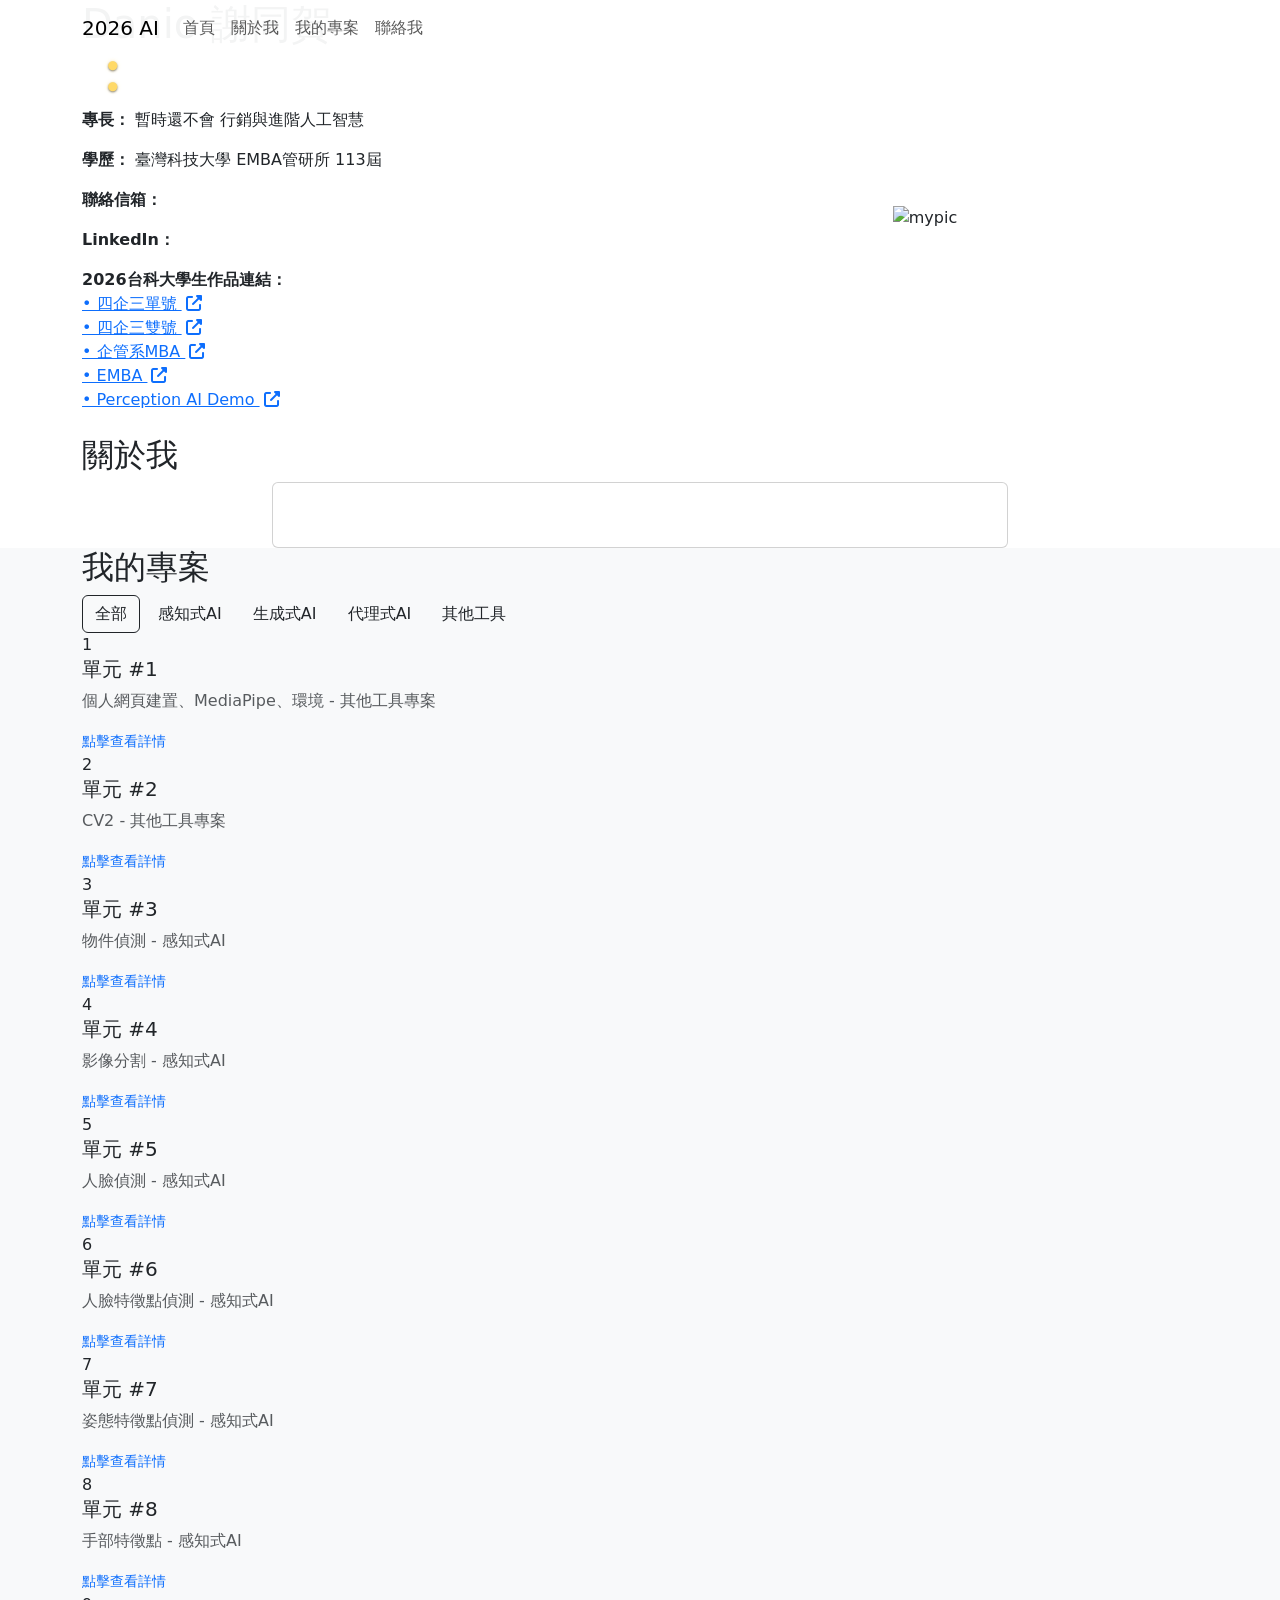
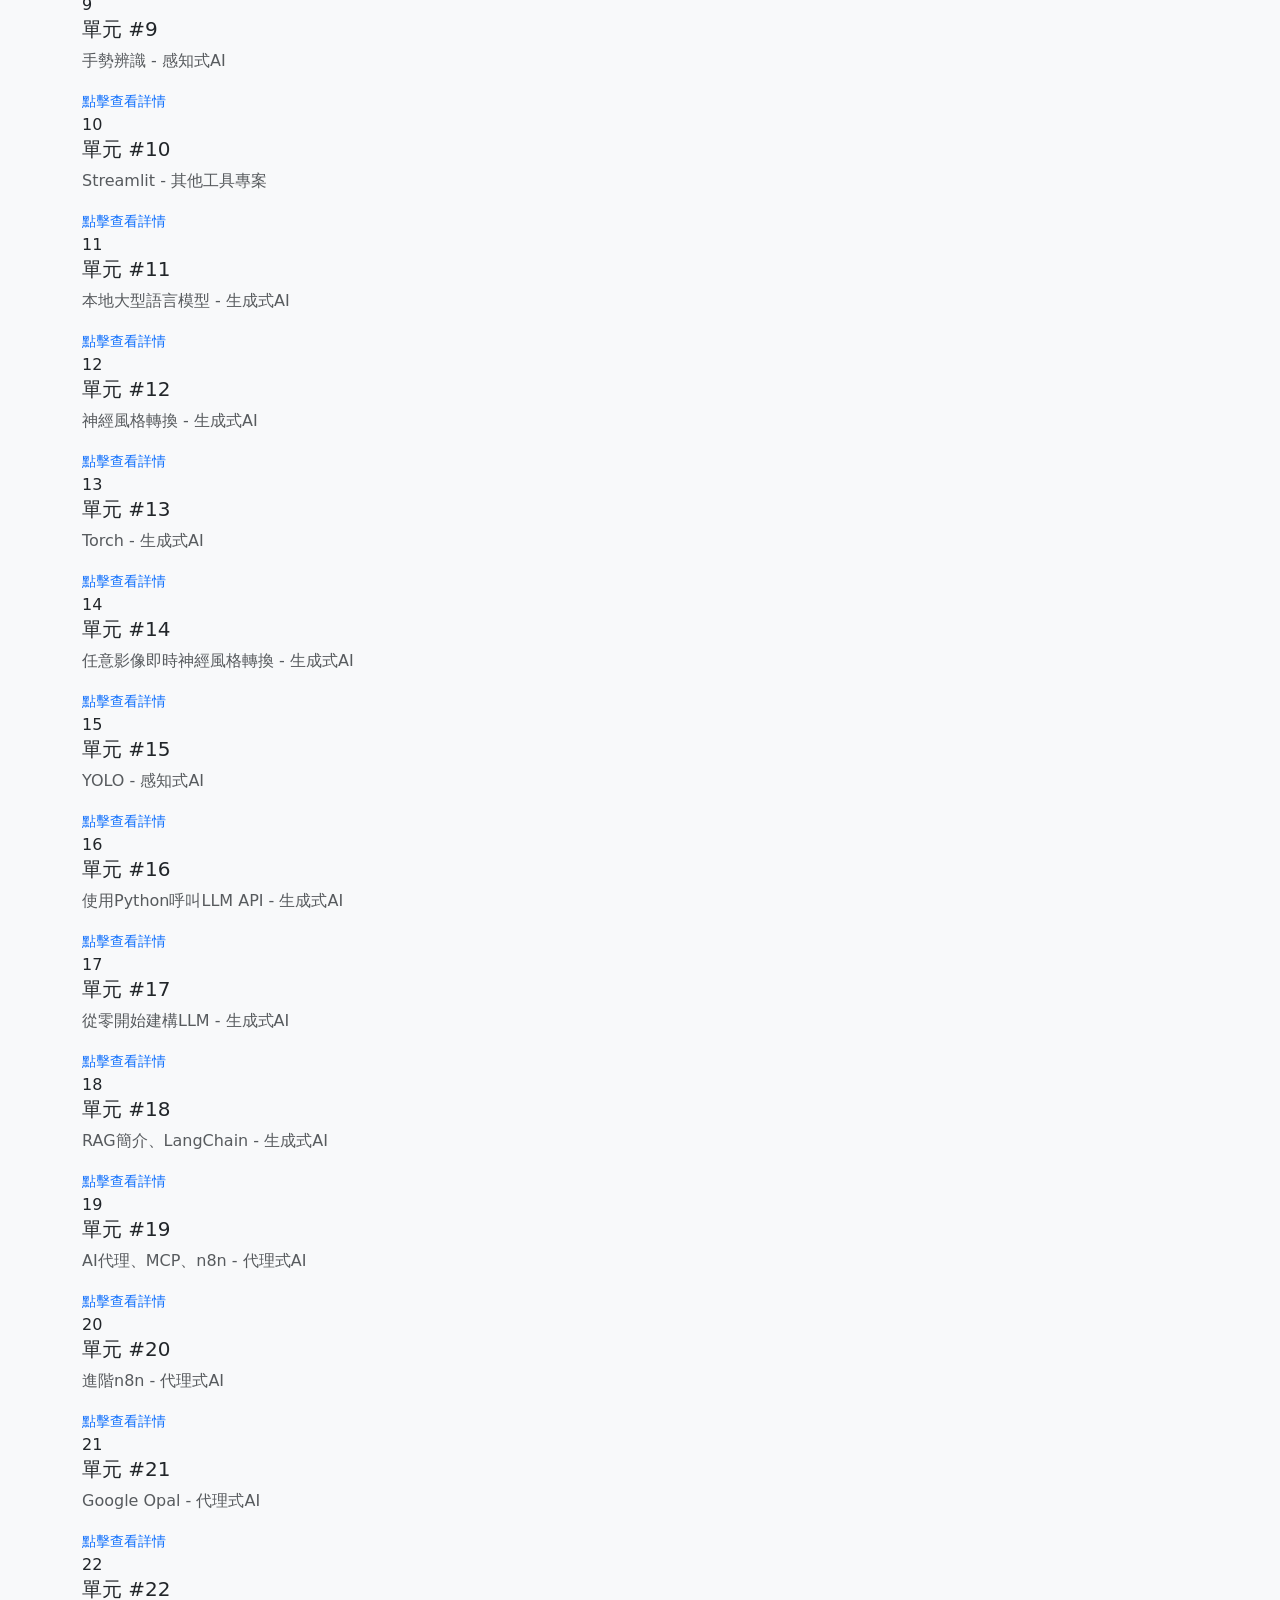
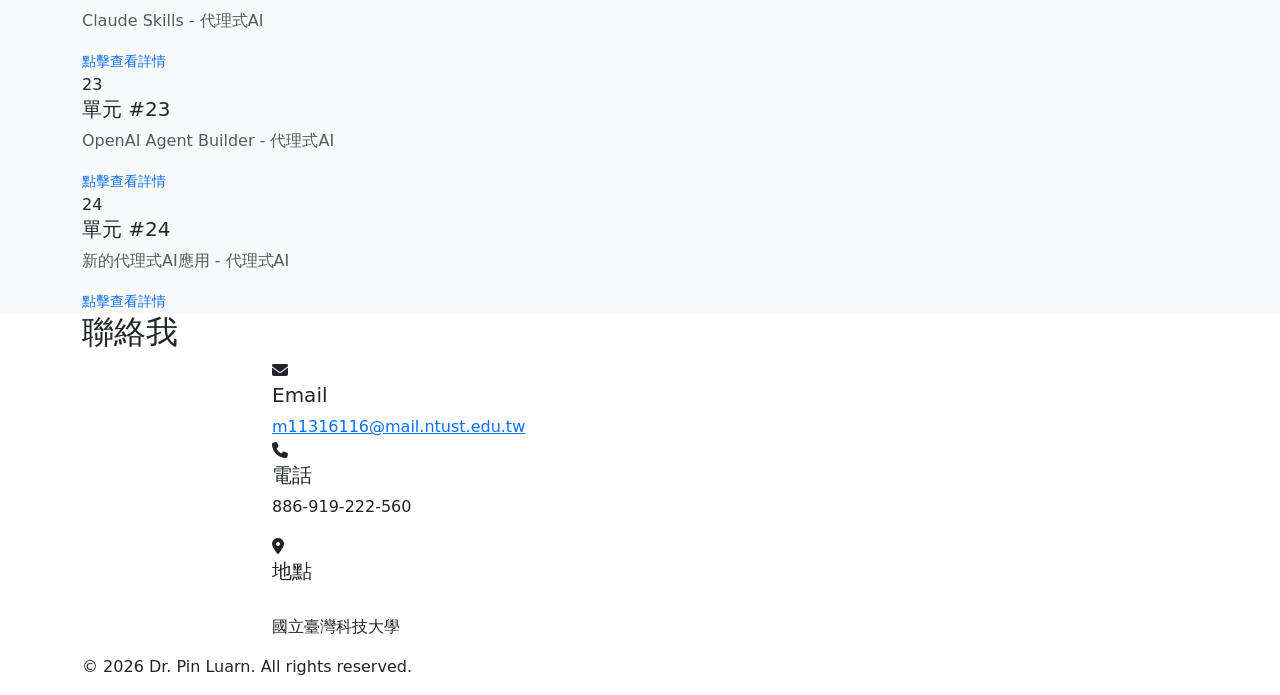
==== index.html @ 9fd416bc "index.html" ====
<!DOCTYPE html>
<html lang="en">
<head>
    <meta charset="UTF-8">
    <meta name="viewport" content="width=device-width, initial-scale=1.0">
    <title>My 2025 AI Personal Website</title>
    <link href="https://cdnjs.cloudflare.com/ajax/libs/bootstrap/5.3.0/css/bootstrap.min.css" rel="stylesheet">
    <link href="https://cdnjs.cloudflare.com/ajax/libs/font-awesome/6.4.0/css/all.min.css" rel="stylesheet">
    <link rel="stylesheet" href="style2.css">
    <style>
        .titles-container {
            margin-bottom: 0.8rem;
        }
        
        .title-line {
           position: relative;
           padding-left: 1.6rem;
           font-weight: bold;
           color: #ffd966 !important;
           margin-bottom: 0.2rem !important;

           display: flex;
           align-items: center;   /* 關鍵：文字垂直置中 */
        }

        .title-line:before {
             content: "●";          /* 實心圓，比 • 穩定 */
             color: #ffd966;         /* 同步金黃色 */
             font-size: 0.75em;      /* 視覺上更精緻 */
             margin-right: 0.6rem;

             text-shadow:
                 0 1px 2px rgba(0,0,0,0.45),
                 0 0 4px rgba(255,217,102,0.4);
         }
        
        .title-line:last-child {
            margin-bottom: 0 !important;
        }
    </style>
    <link rel="icon" type="image/x-icon" href="/pic/favicon.ico">
</head>

<body>
    <!-- Navigation -->
    <nav class="navbar navbar-expand-lg fixed-top">
        <div class="container">
            <a class="navbar-brand" href="#home">2026 AI</a>

            <button class="navbar-toggler" type="button" data-bs-toggle="collapse" data-bs-target="#navbarNav">
                <span class="navbar-toggler-icon"></span>
            </button>

            <div class="collapse navbar-collapse" id="navbarNav">
                <ul class="navbar-nav me-auto">
                    <li class="nav-item">
                        <a class="nav-link" href="#home">首頁</a>
                    </li>
                    <li class="nav-item">
                        <a class="nav-link" href="#about">關於我</a>
                    </li>
                    <li class="nav-item">
                        <a class="nav-link" href="#projects">我的專案</a>
                    </li>
                    <li class="nav-item">
                        <a class="nav-link" href="#contact">聯絡我</a>
                    </li>
                </ul>
            </div>
        </div>
    </nav>

    <!-- Hero Section -->
    <section id="home" class="hero">
        <div class="container">
            <div class="row align-items-center">
                <div class="col-lg-6 hero-content fade-in">
                    <h1 id="name"></h1>
                    <div class="titles-container">
                        <p class="subtitle title-line" id="title1"></p>
                        <p class="subtitle title-line" id="title2"></p>
                    </div>
                    <div class="mb-3">
                        <strong>專長：</strong>
                        <span id="expertise"></span>
                    </div>
                    <div class="mb-3">
                        <strong>學歷：</strong>
                        <span id="education"></span>
                    </div>
                    <div class="mb-3">
                        <strong>聯絡信箱：</strong>
                        <a href="/cdn-cgi/l/email-protection#a9" class="text-white" id="email"></a>
                    </div>
                    <div class="mb-3">
                        <strong>LinkedIn：</strong>
                        <a href="" target="_blank" class="text-white" id="linkedin">
                            <i class="fab fa-linkedin me-1"></i>
                            <span id="linkedin-text"></span>
                            <i class="fas fa-external-link-alt ms-1"></i>
                        </a>
                    </div>
                    <div class="mb-4 student-links">
                        <strong>2026台科大學生作品連結：</strong>
                        <div class="student-link-item">
                            <a href="https://profluarn.github.io/student_A.html" target="_blank">
                                • 四企三單號
                                <i class="fas fa-external-link-alt ms-1"></i>
                            </a>
                        </div>
                        <div class="student-link-item">
                            <a href="https://profluarn.github.io/student_B.html" target="_blank">
                                • 四企三雙號
                                <i class="fas fa-external-link-alt ms-1"></i>
                            </a>
                        </div>
                        <div class="student-link-item">
                            <a href="https://profluarn.github.io/student_MBA.html" target="_blank">
                                • 企管系MBA
                                <i class="fas fa-external-link-alt ms-1"></i>
                            </a>
                        </div>
                        <div class="student-link-item">
                            <a href="https://profluarn.github.io/student_EMBA.html" target="_blank">
                                • EMBA
                                <i class="fas fa-external-link-alt ms-1"></i>
                            </a>
                        </div>
                        <div class="student-link-item">
                            <a href="perception_demo.html" target="_blank">
                                • Perception AI Demo
                                <i class="fas fa-external-link-alt ms-1"></i>
                            </a>
                        </div>                        
                    </div>
                </div>
                <div class="col-lg-6 text-center fade-in">
                    <img src="pic/mypic.jpg" alt="mypic" class="profile-img">
                </div>
            </div>
        </div>
    </section>

    <!-- About Section -->
    <section id="about" class="section">
        <div class="container">
            <h2 class="section-title">關於我</h2>
            <div class="row justify-content-center">
                <div class="col-lg-8">
                    <div class="card fade-in">
                        <div class="card-body p-4">
                            <p class="lead text-center" id="about-text">
                            </p>
                        </div>
                    </div>
                </div>
            </div>
        </div>
    </section>

    <!-- Projects Section -->
    <section id="projects" class="section bg-light">
        <div class="container">
            <h2 class="section-title">我的專案</h2>

            <!-- Filter Buttons -->
            <div class="filter-buttons fade-in">
                <button class="btn filter-btn active" onclick="filterProjects('all')">全部</button>
                <button class="btn filter-btn" onclick="filterProjects('perception')">感知式AI</button>
                <button class="btn filter-btn" onclick="filterProjects('generative')">生成式AI</button>
                <button class="btn filter-btn" onclick="filterProjects('agentic')">代理式AI</button>
                <button class="btn filter-btn" onclick="filterProjects('tools')">其他工具</button>
            </div>

            <!-- Projects Grid -->
            <div class="project-grid fade-in" id="projects-grid">
                <!-- Projects will be dynamically generated -->
            </div>
        </div>
    </section>

    <!-- Contact Section -->
    <section id="contact" class="section">
        <div class="container">
            <h2 class="section-title">聯絡我</h2>
            <div class="row justify-content-center">
                <div class="col-lg-8">
                    <div class="contact-info fade-in">
                        <div class="contact-item">
                            <i class="fas fa-envelope"></i>
                            <div>
                                <h5>Email</h5>
                                <a id="contact-email1" href=""></a>
                            </div>
                        </div>
                        <div class="contact-item">
                            <i class="fas fa-phone"></i>
                            <div>
                                <h5>電話</h5>
                                <p id="contact-phone"></p>
                            </div>
                        </div>
                        <div class="contact-item">
                            <i class="fas fa-map-marker-alt"></i>
                            <div>
                                <h5>地點</h5>
                                <p id="contact-location"></p>
                            </div>
                        </div>
                    </div>
                </div>
            </div>
        </div>
    </section>

    <!-- Footer -->
    <footer class="footer">
        <div class="container">
            <p>&copy; 2026 Dr. Pin Luarn. All rights reserved.</p>
        </div>
    </footer>

    <!-- Bootstrap JS -->
    <script data-cfasync="false" src="/cdn-cgi/scripts/5c5dd728/cloudflare-static/email-decode.min.js"></script><script src="https://cdnjs.cloudflare.com/ajax/libs/bootstrap/5.3.0/js/bootstrap.bundle.min.js"></script>

    <script>
        

        // Project data
         const projects = [
            {id: 1, category: 'tools', title: '單元 #1', description: '個人網頁建置、MediaPipe、環境 - 其他工具專案'},
            {id: 2, category: 'tools', title: '單元 #2', description: 'CV2 - 其他工具專案'},
            {id: 3, category: 'perception', title: '單元 #3', description: '物件偵測 - 感知式AI'},
            {id: 4, category: 'perception', title: '單元 #4', description: '影像分割 - 感知式AI'},
            {id: 5, category: 'perception', title: '單元 #5', description: '人臉偵測 - 感知式AI'},
            {id: 6, category: 'perception', title: '單元 #6', description: '人臉特徵點偵測 - 感知式AI'},
            {id: 7, category: 'perception', title: '單元 #7', description: '姿態特徵點偵測 - 感知式AI'},
            {id: 8, category: 'perception', title: '單元 #8', description: '手部特徵點 - 感知式AI'},
            {id: 9, category: 'perception', title: '單元 #9', description: '手勢辨識 - 感知式AI'},
            {id: 10, category: 'tools', title: '單元 #10', description: 'Streamlit - 其他工具專案'},
            {id: 11, category: 'generative', title: '單元 #11', description: '本地大型語言模型 - 生成式AI'},
            {id: 12, category: 'generative', title: '單元 #12', description: '神經風格轉換 - 生成式AI'},
            {id: 13, category: 'generative', title: '單元 #13', description: 'Torch - 生成式AI'},
            {id: 14, category: 'generative', title: '單元 #14', description: '任意影像即時神經風格轉換 - 生成式AI'},
            {id: 15, category: 'perception', title: '單元 #15', description: 'YOLO - 感知式AI'},
            {id: 16, category: 'generative', title: '單元 #16', description: '使用Python呼叫LLM API - 生成式AI'},
            {id: 17, category: 'generative', title: '單元 #17', description: '從零開始建構LLM - 生成式AI'},
            {id: 18, category: 'generative', title: '單元 #18', description: 'RAG簡介、LangChain - 生成式AI'},
            {id: 19, category: 'agentic', title: '單元 #19', description: 'AI代理、MCP、n8n - 代理式AI'},
            {id: 20, category: 'agentic', title: '單元 #20', description: '進階n8n - 代理式AI'},
            {id: 21, category: 'agentic', title: '單元 #21', description: 'Google Opal - 代理式AI'},
            {id: 22, category: 'agentic', title: '單元 #22', description: 'Claude Skills - 代理式AI'},
            {id: 23, category: 'agentic', title: '單元 #23', description: 'OpenAI Agent Builder - 代理式AI'},
            {id: 24, category: 'agentic', title: '單元 #24', description: '新的代理式AI應用 - 代理式AI'}
        ];

        // Initialize page
        document.addEventListener('DOMContentLoaded', function() {
            loadProfileData();
            renderProjects('all');
            initScrollAnimations();
            initSmoothScrolling();
        });

        // Load profile data
        function loadProfileData() {
            // Update home section
            document.getElementById('name').textContent = profileData.name;
            document.getElementById('title1').textContent = profileData.title1;
            document.getElementById('title2').textContent = profileData.title2;
            document.getElementById('expertise').textContent = profileData.expertise;
            document.getElementById('education').textContent = profileData.education;
            document.getElementById('email').textContent = profileData.email;
            document.getElementById('email').href = `mailto:${profileData.email}`;
            document.getElementById('linkedin').href = profileData.linkedin;
            document.getElementById('linkedin-text').textContent = profileData.linkedin;
            const aboutText = [profileData.about1, profileData.about2, profileData.about3, profileData.about4]
                .filter(text => text && text.trim()) // Remove empty parts
                .join(' ');
            document.getElementById('about-text').innerHTML = aboutText;
            document.getElementById('contact-email1').textContent = profileData.email;
            document.getElementById('contact-email1').href = `mailto:${profileData.email}`;
            document.getElementById('contact-phone').textContent = profileData.phone;
            document.getElementById('contact-location').innerHTML = profileData.location;
        }

        // Filter and render projects
        function filterProjects(category) {
            // Update active button
            document.querySelectorAll('.filter-btn').forEach(btn => btn.classList.remove('active'));
            event.target.classList.add('active');

            renderProjects(category);
        }

        function renderProjects(category) {
            const grid = document.getElementById('projects-grid');
            const filteredProjects = category === 'all' ? projects : projects.filter(p => p.category === category);

            grid.innerHTML = filteredProjects.map(project => {
                return `
                    <div class="project-card" data-category="${project.category}" onclick="openProject(${project.id})">
                        <div class="project-number">${project.id}</div>
                        <h5>${project.title}</h5>
                        <p class="text-muted">${project.description}</p>
                        <small class="text-primary">點擊查看詳情</small>
                    </div>
                `;
            }).join('');
        }

        // Open project details
        function openProject(id) {
            // Navigate to unit.html with unit ID as parameter
            window.open(`unit.html?unit=${id}`, '_blank');
        }

        // Scroll animations
        function initScrollAnimations() {
            const observerOptions = {
                threshold: 0.1,
                rootMargin: '0px 0px -50px 0px'
            };

            const observer = new IntersectionObserver((entries) => {
                entries.forEach(entry => {
                    if (entry.isIntersecting) {
                        entry.target.classList.add('visible');
                    }
                });
            }, observerOptions);

            document.querySelectorAll('.fade-in').forEach(el => {
                observer.observe(el);
            });
        }

        // Smooth scrolling for navigation links
        function initSmoothScrolling() {
            document.querySelectorAll('a[href^="#"]').forEach(anchor => {
                anchor.addEventListener('click', function (e) {
                    e.preventDefault();
                    const target = document.querySelector(this.getAttribute('href'));
                    if (target) {
                        const headerOffset = 70;
                        const elementPosition = target.getBoundingClientRect().top;
                        const offsetPosition = elementPosition + window.pageYOffset - headerOffset;

                        window.scrollTo({
                            top: offsetPosition,
                            behavior: 'smooth'
                        });
                    }
                });
            });
        }

        // Navbar background on scroll
        window.addEventListener('scroll', function() {
            const navbar = document.querySelector('.navbar');
            if (window.scrollY > 50) {
                navbar.style.background = 'rgba(255,255,255,0.98)';
            } else {
                navbar.style.background = 'rgba(255,255,255,0.95)';
            }
        });
// ====== User Profile Data Section - Please modify the content below ======
        const profileData = {
            name: "Danio 謝同賀",
            title: "aka 叫小賀；世界前2%科學家 欒帥的學生 ",
            expertise: "暫時還不會 行銷與進階人工智慧",
            education: "臺灣科技大學 EMBA管研所 113屆",
            email: "m11316116@mail.ntust.edu.tw",
            about: "天生樂觀又開心",
            contactEmail: "m11316116@mail.ntust.edu.tw",
            phone: "886-919-222-560",
            location: "<br>國立臺灣科技大學"
        };
    </script>
</body>
</html>
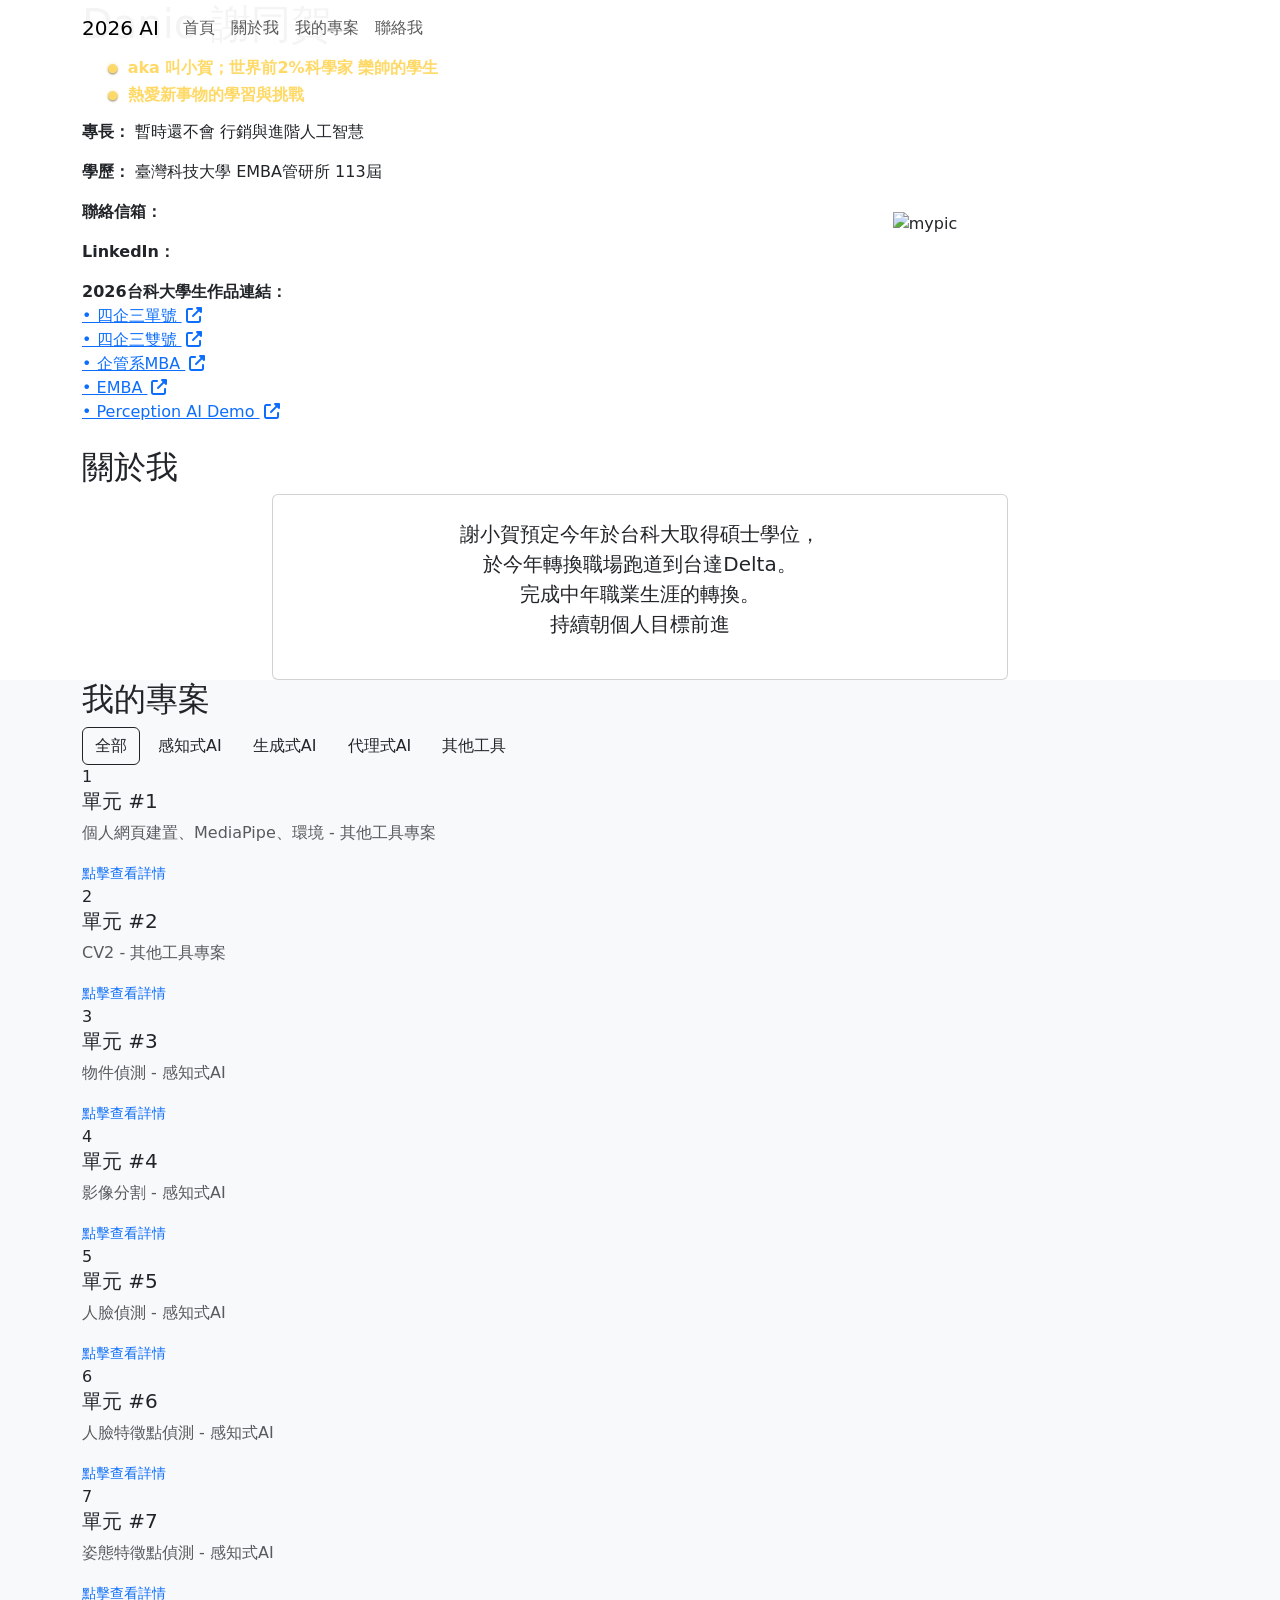
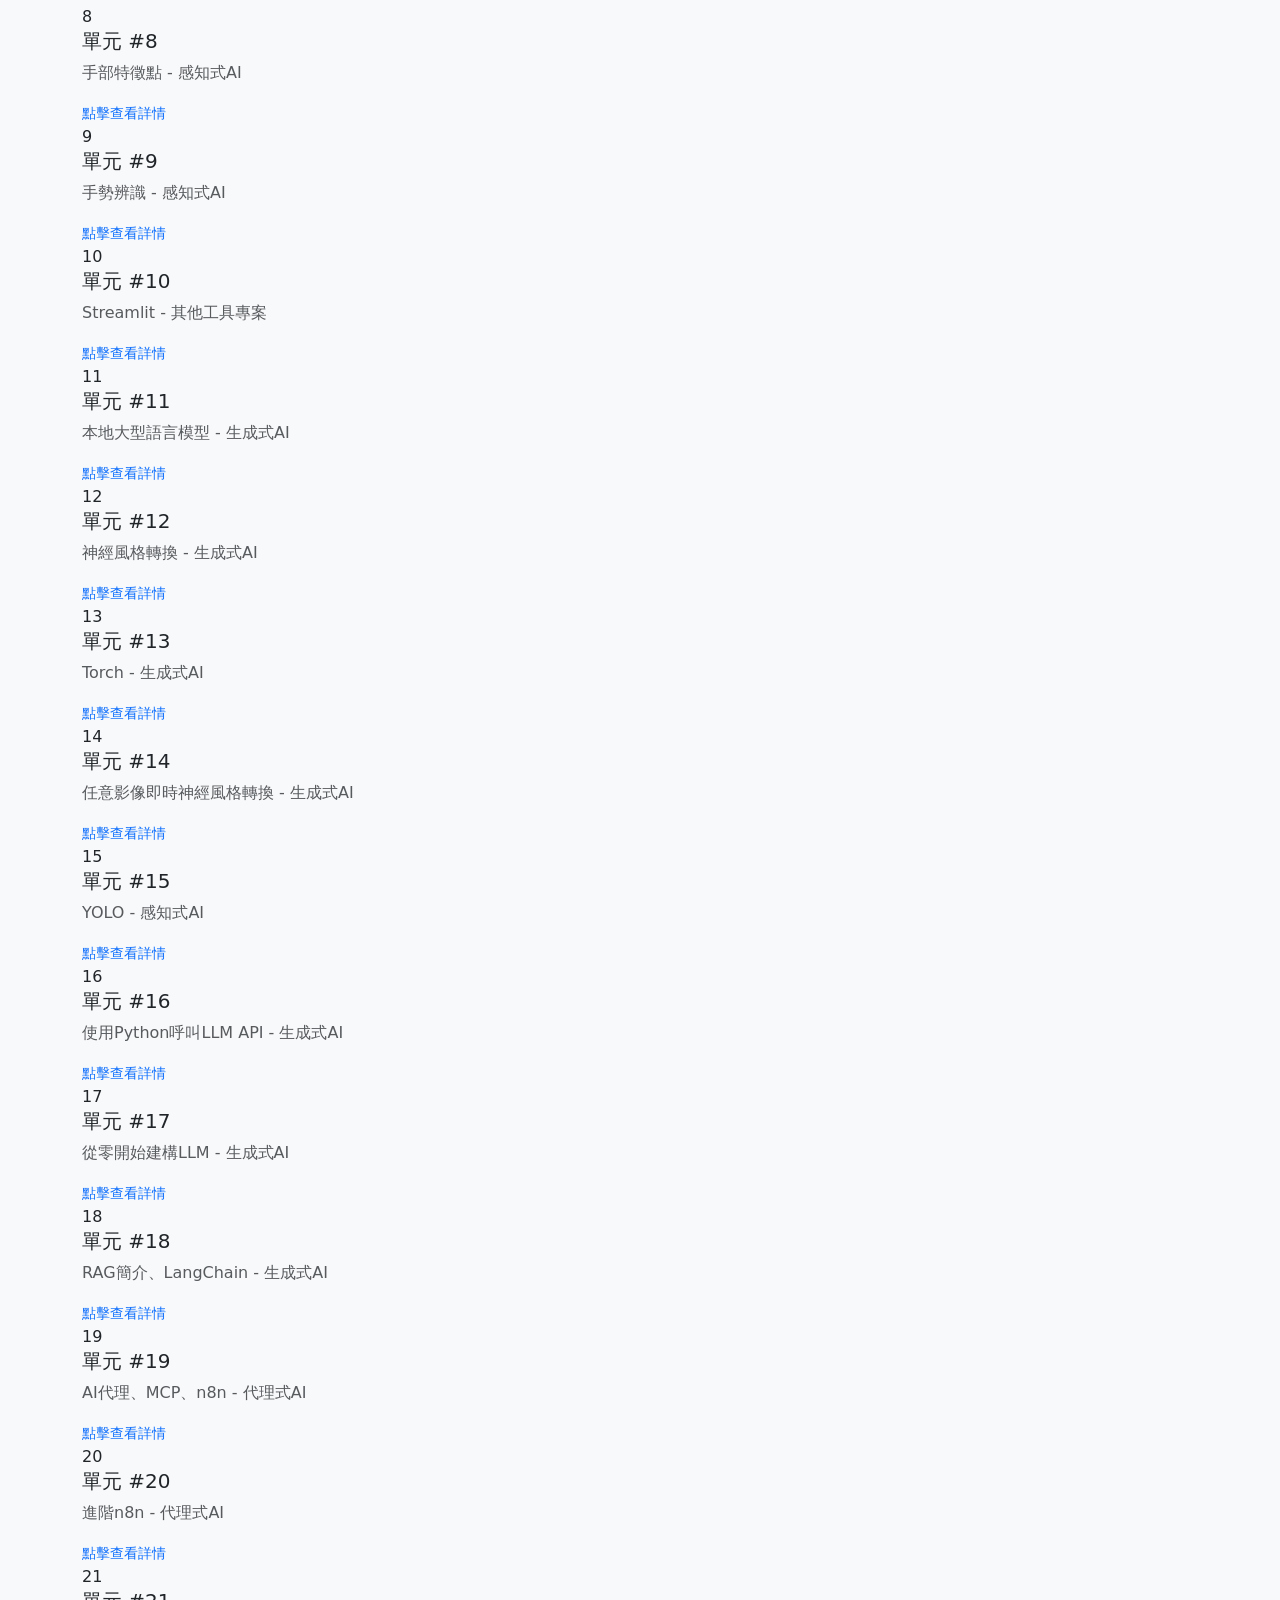
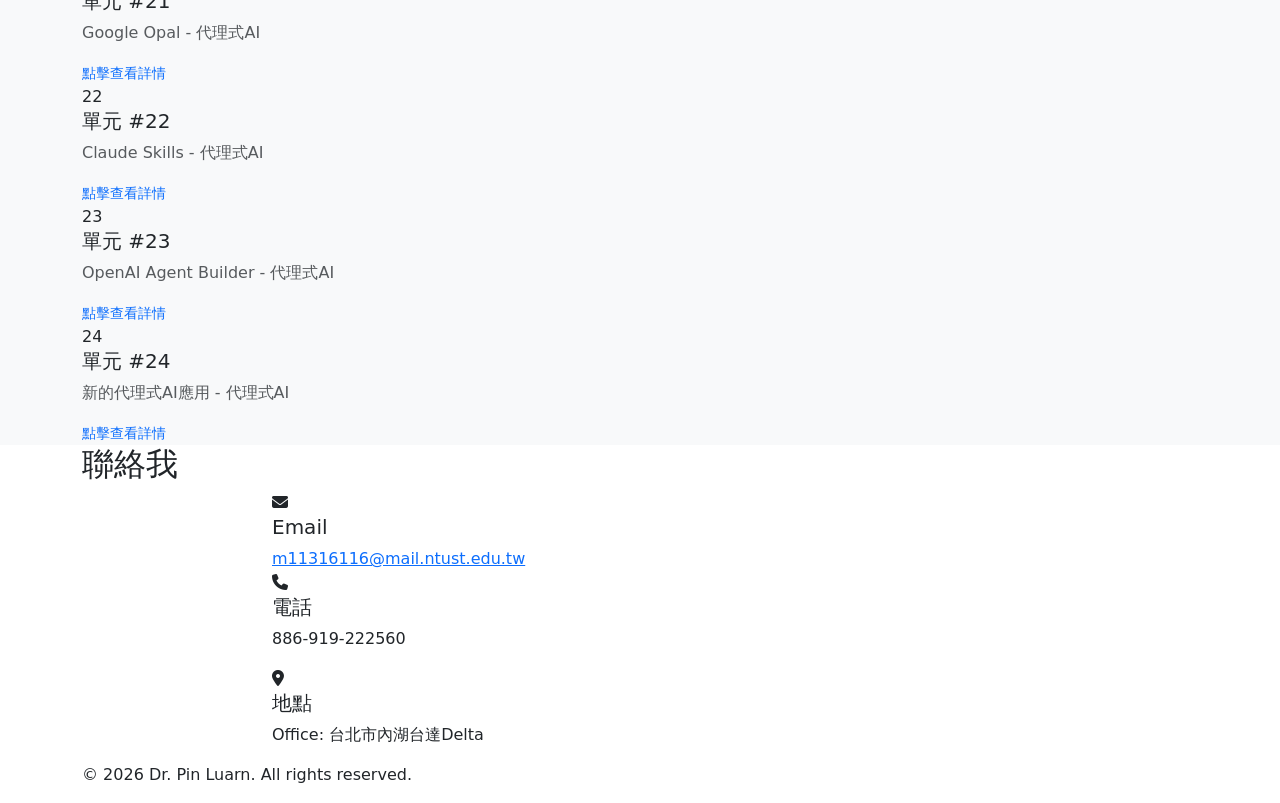
==== commit 0713830c: "index.html" ====
--- a/index.html
+++ b/index.html
@@ -366,15 +366,19 @@
         });
 // ====== User Profile Data Section - Please modify the content below ======
         const profileData = {
-            name: "Danio 謝同賀",
-            title: "aka 叫小賀；世界前2%科學家 欒帥的學生 ",
-            expertise: "暫時還不會 行銷與進階人工智慧",
-            education: "臺灣科技大學 EMBA管研所 113屆",
-            email: "m11316116@mail.ntust.edu.tw",
-            about: "天生樂觀又開心",
-            contactEmail: "m11316116@mail.ntust.edu.tw",
-            phone: "886-919-222-560",
-            location: "<br>國立臺灣科技大學"
+            name: "Danio 謝同賀",
+            title1: "aka 叫小賀；世界前2%科學家 欒帥的學生",
+            title2: "熱愛新事物的學習與挑戰",
+            expertise: "暫時還不會 行銷與進階人工智慧",
+            education: "臺灣科技大學 EMBA管研所 113屆",
+            email: "m11316116@mail.ntust.edu.tw",
+            linkedin: "https://www.linkedin.com/in/daniohsieh0210/",
+            about1: "謝小賀預定今年於台科大取得碩士學位，<br>",
+            about2: "於今年轉換職場跑道到台達Delta。<br>",
+            about3: "完成中年職業生涯的轉換。<br>",
+            about4: "持續朝個人目標前進",
+            phone: "886-919-222560",
+            location: "Office: 台北市內湖台達Delta"
         };
     </script>
 </body>
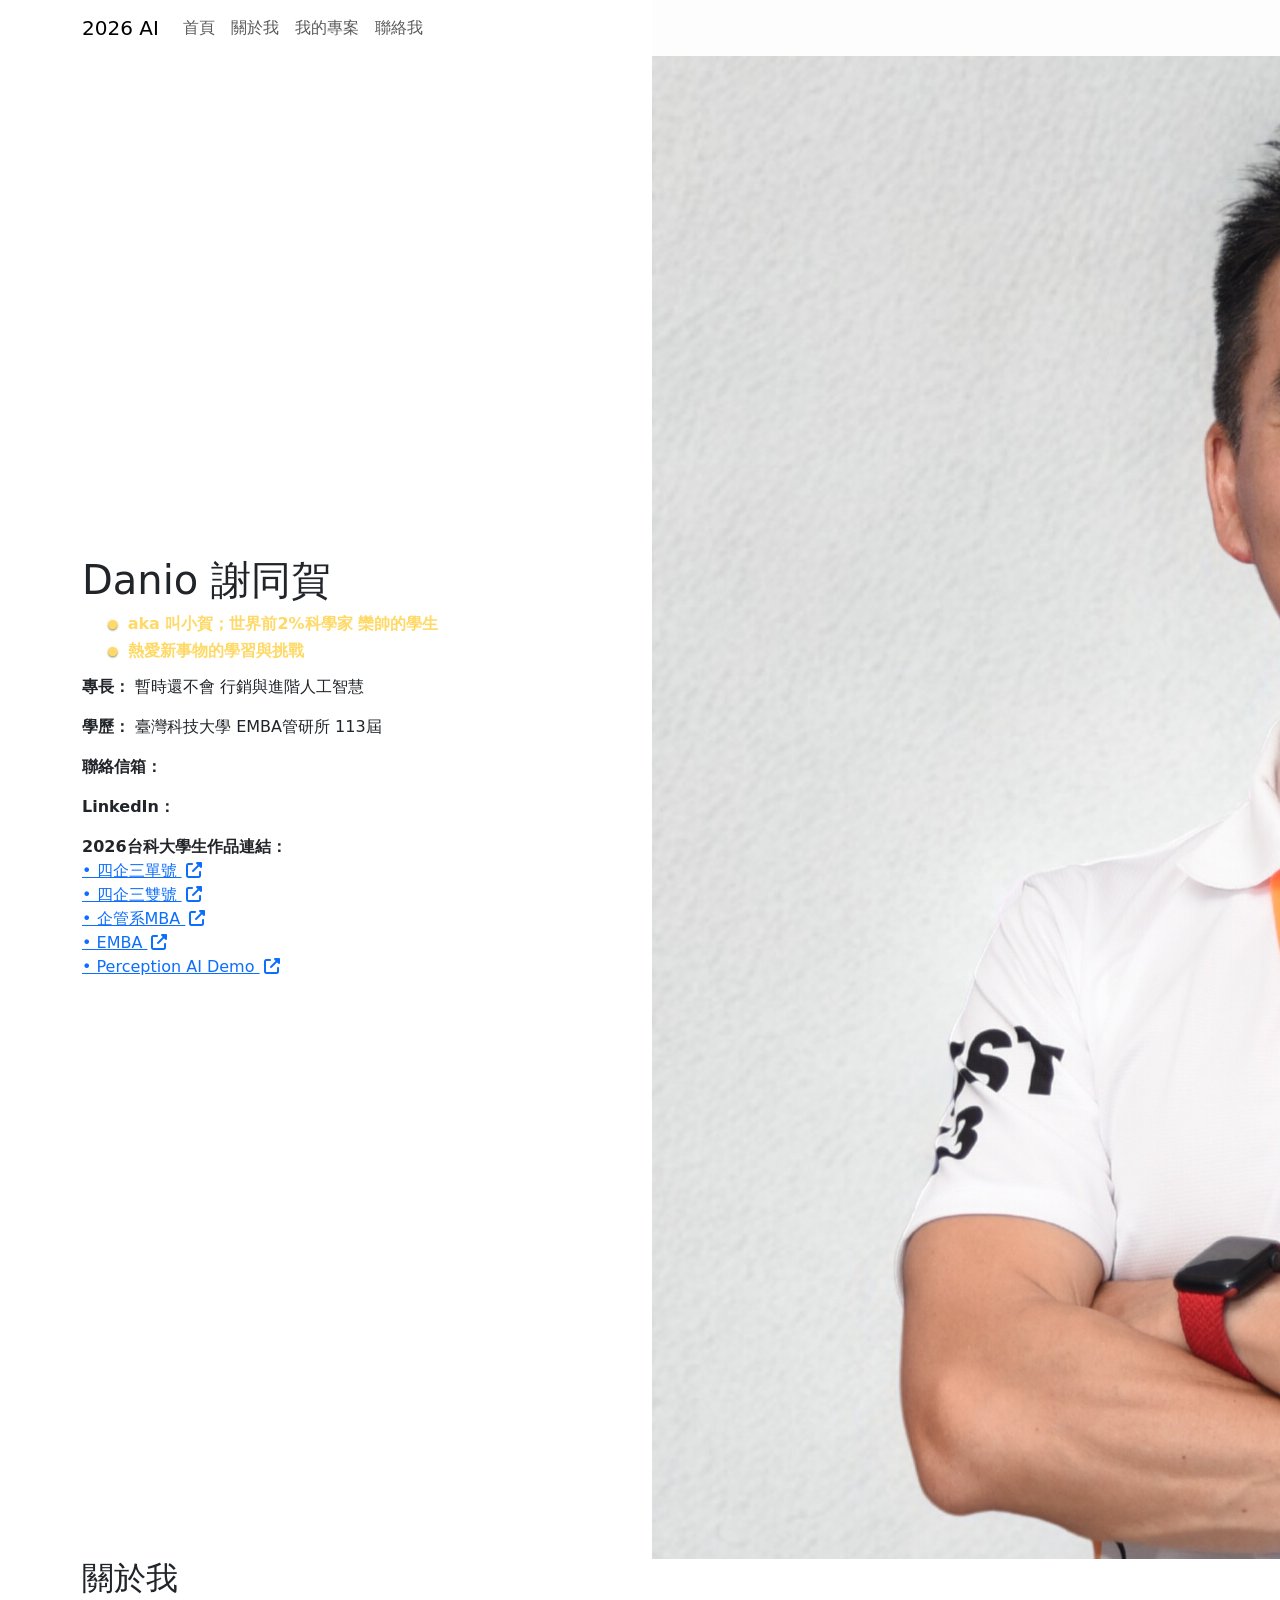
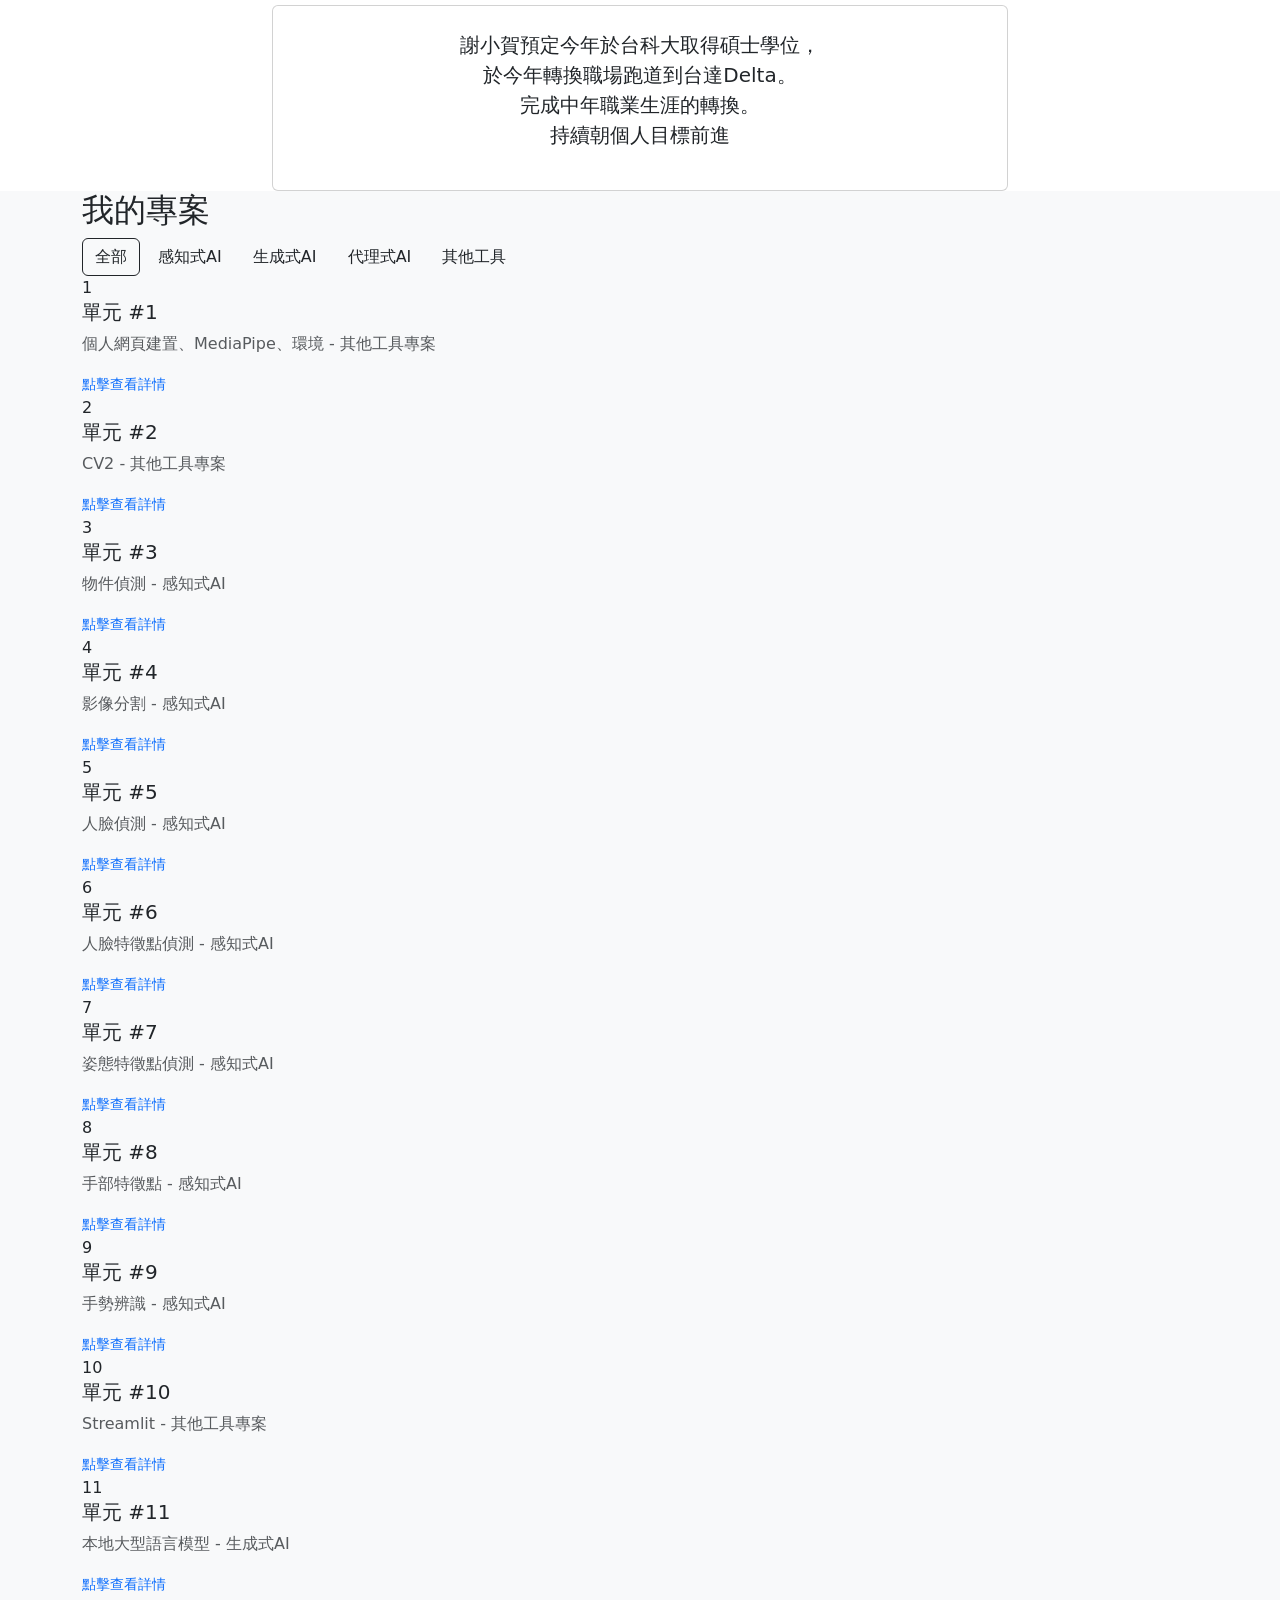
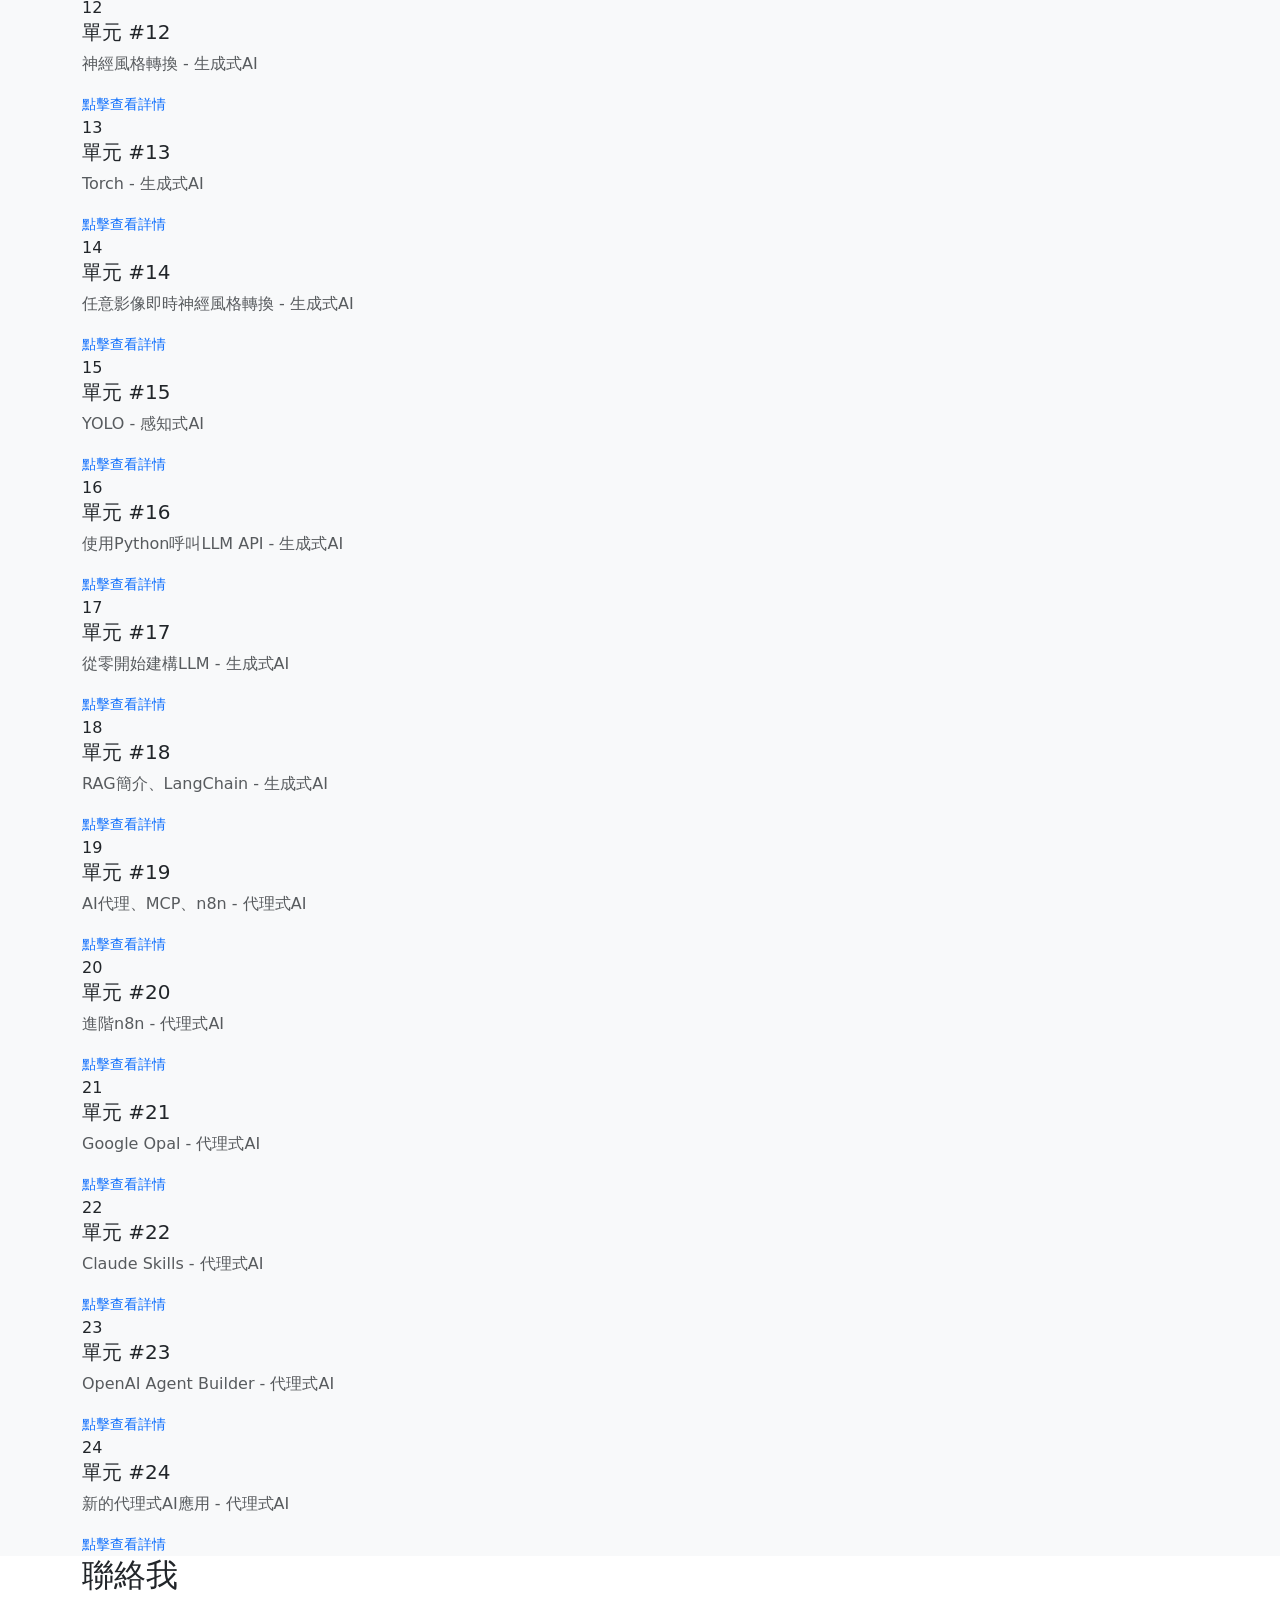
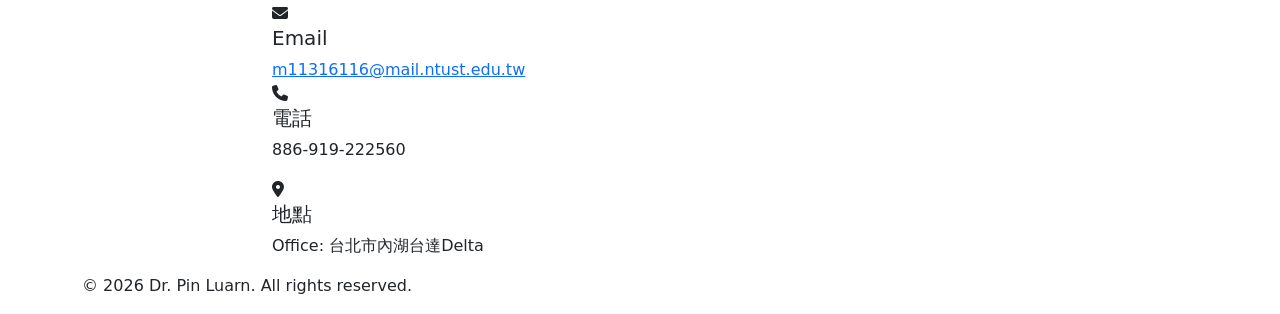
==== commit b292670a: "Update index.html" ====
--- a/index.html
+++ b/index.html
@@ -3,7 +3,7 @@
 <head>
     <meta charset="UTF-8">
     <meta name="viewport" content="width=device-width, initial-scale=1.0">
-    <title>My 2025 AI Personal Website</title>
+    <title>My 2026 AI Personal Website</title>
     <link href="https://cdnjs.cloudflare.com/ajax/libs/bootstrap/5.3.0/css/bootstrap.min.css" rel="stylesheet">
     <link href="https://cdnjs.cloudflare.com/ajax/libs/font-awesome/6.4.0/css/all.min.css" rel="stylesheet">
     <link rel="stylesheet" href="style2.css">
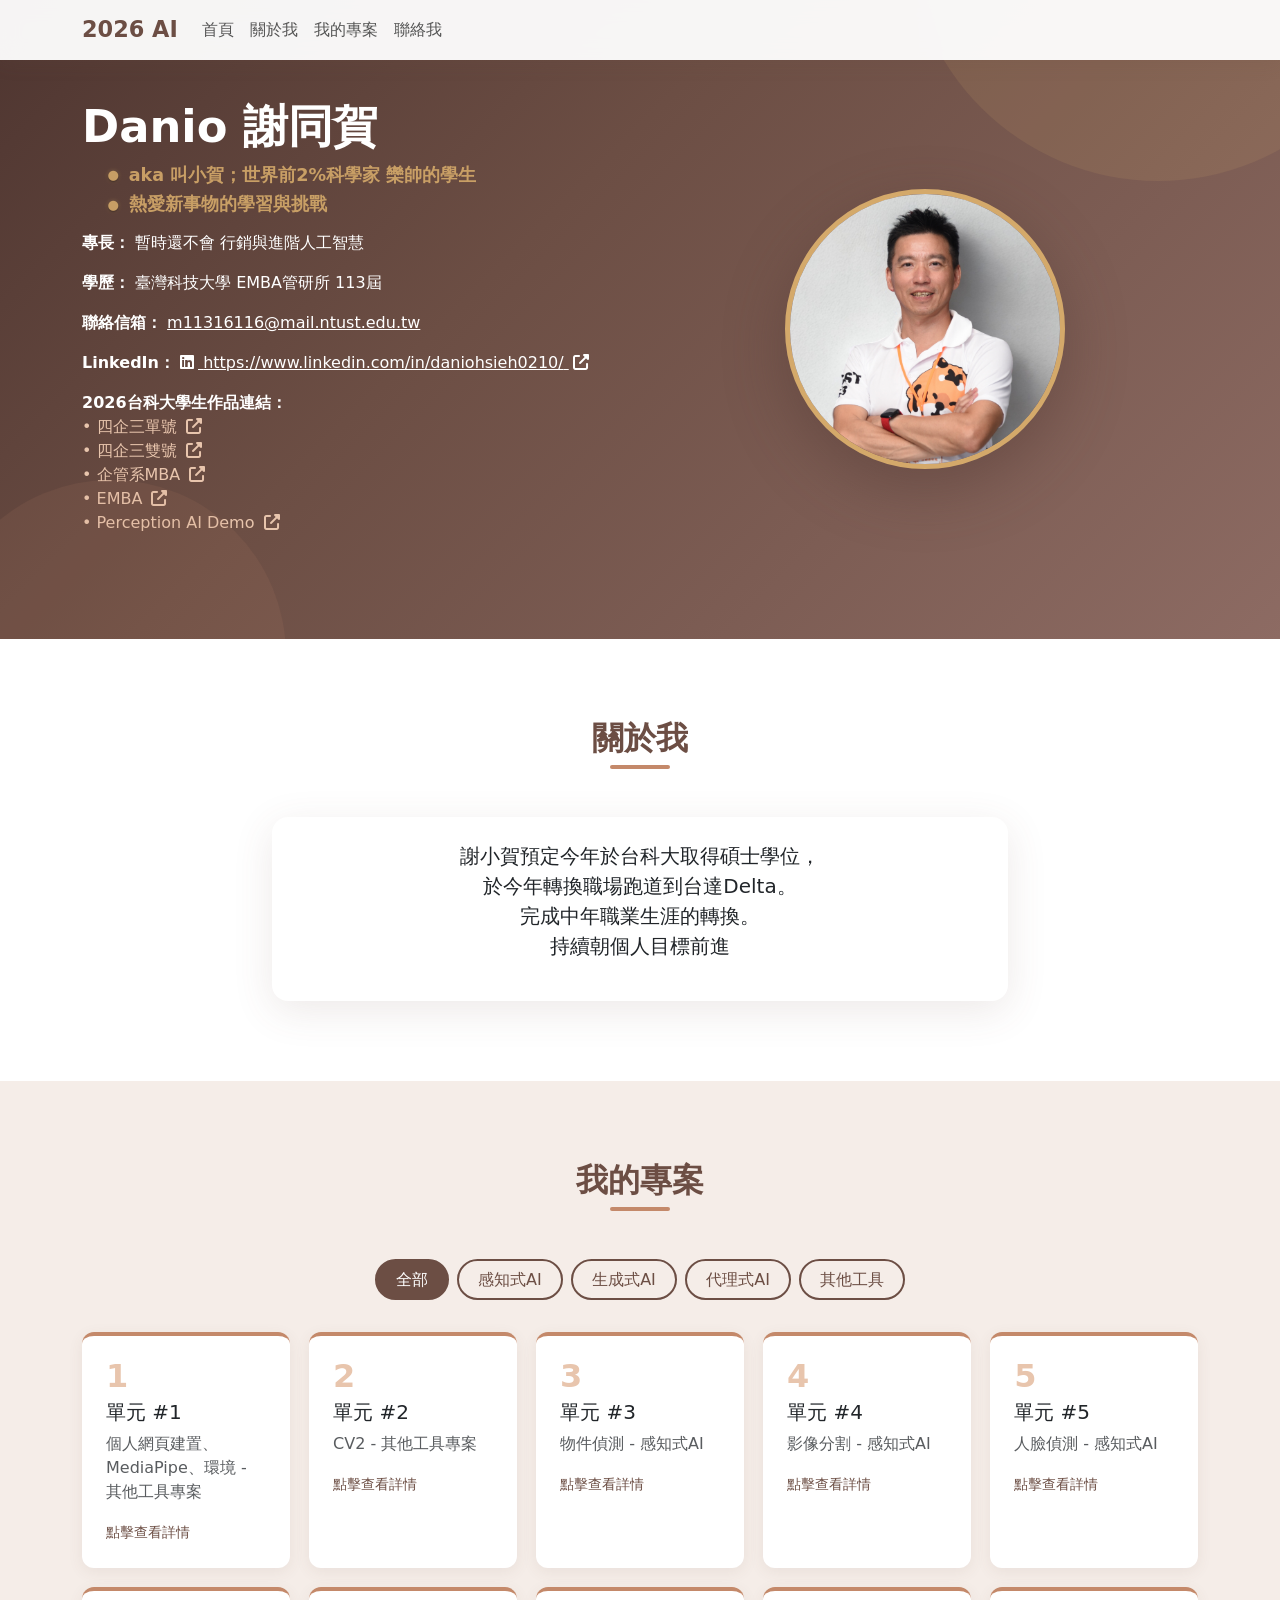
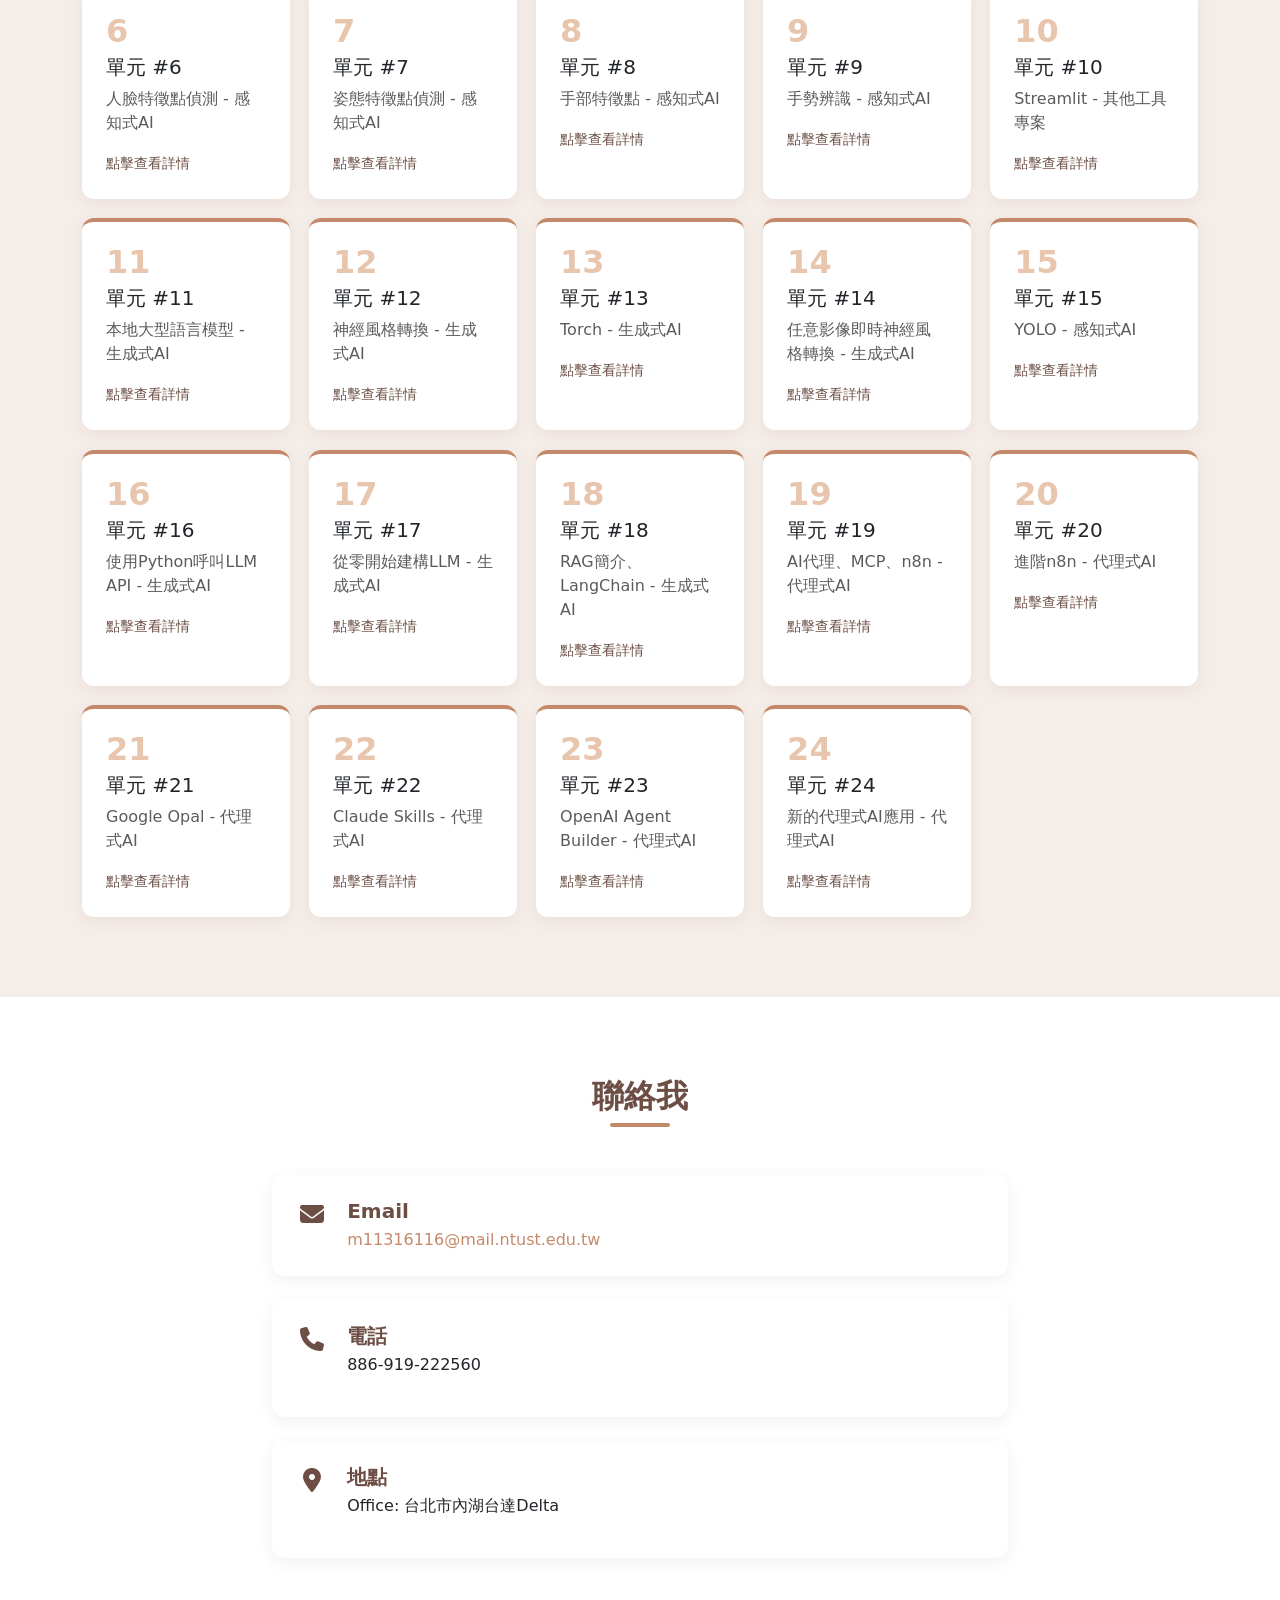
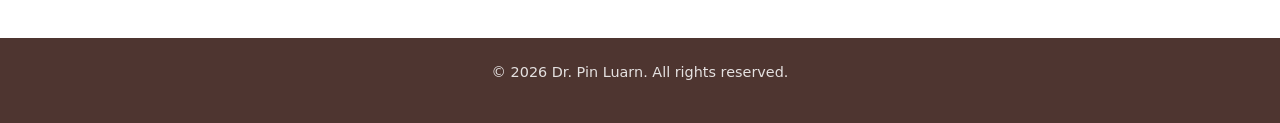
==== commit 89304577: "Add files via upload" ====
--- a/index.html
+++ b/index.html
@@ -8,34 +8,321 @@
     <link href="https://cdnjs.cloudflare.com/ajax/libs/font-awesome/6.4.0/css/all.min.css" rel="stylesheet">
     <link rel="stylesheet" href="style2.css">
     <style>
+        /* ============================================================
+           主色調調整說明
+           原主色 → 新主色 #6C4E44（暖棕/咖啡色調）
+           衍生色系：
+             --color-primary:      #6C4E44  主色（暖棕）
+             --color-primary-dark: #4E3530  深棕（hover/深色背景用）
+             --color-primary-light:#8D6B63  淺棕（次要元素）
+             --color-accent:       #C4896A  暖橘棕（強調/highlight）
+             --color-accent-light: #E8C5AD  米棕（背景/輔助）
+             --color-gold:         #D4A96A  金棕（取代原金黃 #ffd966）
+             --color-bg-light:     #F5EDE8  極淺棕（section bg-light 替換）
+             --color-text-on-primary: #FFFFFF  主色上的文字
+           ============================================================ */
+
+        :root {
+            --color-primary:       #6C4E44; /* 【調整】主色：暖棕 */
+            --color-primary-dark:  #4E3530; /* 【調整】深棕：用於深色背景、footer */
+            --color-primary-light: #8D6B63; /* 【調整】淺棕：次要按鈕、hover */
+            --color-accent:        #C4896A; /* 【調整】強調色：暖橘棕，取代原藍/青色系 */
+            --color-accent-light:  #E8C5AD; /* 【調整】極淺強調：背景用 */
+            --color-gold:          #D4A96A; /* 【調整】金棕：取代原 #ffd966 金黃 */
+            --color-bg-light:      #F5EDE8; /* 【調整】淺背景：bg-light section 替換 */
+        }
+
+        /* ===== Navbar ===== */
+        .navbar {
+            background: rgba(255,255,255,0.95);
+            backdrop-filter: blur(10px);
+            box-shadow: 0 2px 20px rgba(108,78,68,0.15); /* 【調整】陰影色 */
+            transition: all 0.3s ease;
+        }
+
+        .navbar-brand {
+            font-weight: 700;
+            font-size: 1.4rem;
+            color: var(--color-primary) !important; /* 【調整】品牌色 */
+        }
+
+        .nav-link {
+            color: #555 !important;
+            font-weight: 500;
+            transition: color 0.3s;
+        }
+
+        .nav-link:hover {
+            color: var(--color-primary) !important; /* 【調整】hover 色 */
+        }
+
+        /* ===== Hero Section ===== */
+        .hero {
+            background: linear-gradient(
+                135deg,
+                var(--color-primary-dark) 0%,   /* 【調整】漸層起點：深棕 */
+                var(--color-primary) 40%,         /* 【調整】漸層中段：主色 */
+                var(--color-primary-light) 100%   /* 【調整】漸層終點：淺棕 */
+            );
+            padding: 100px 0 80px;
+            color: white;
+            position: relative;
+            overflow: hidden;
+        }
+
+        .hero::before {
+            content: '';
+            position: absolute;
+            top: -50%;
+            right: -10%;
+            width: 500px;
+            height: 500px;
+            background: rgba(212,169,106,0.12); /* 【調整】裝飾圓：金棕透明 */
+            border-radius: 50%;
+            pointer-events: none;
+        }
+
+        .hero::after {
+            content: '';
+            position: absolute;
+            bottom: -30%;
+            left: -5%;
+            width: 350px;
+            height: 350px;
+            background: rgba(196,137,106,0.1); /* 【調整】裝飾圓：暖橘棕透明 */
+            border-radius: 50%;
+            pointer-events: none;
+        }
+
+        .hero h1 {
+            font-size: 2.8rem;
+            font-weight: 700;
+            margin-bottom: 0.5rem;
+        }
+
+        .hero .subtitle {
+            font-size: 1.1rem;
+            opacity: 0.9;
+        }
+
+        .hero a.text-white:hover {
+            color: var(--color-gold) !important; /* 【調整】hero 連結 hover：金棕 */
+            text-decoration: underline;
+        }
+
+        /* ===== Profile Image ===== */
+        .profile-img {
+            width: 280px;
+            height: 280px;
+            object-fit: cover;
+            border-radius: 50%;
+            border: 5px solid var(--color-gold); /* 【調整】頭像邊框：金棕 */
+            box-shadow: 0 20px 60px rgba(78,53,48,0.4); /* 【調整】陰影色 */
+        }
+
+        /* ===== Title Lines (bullet decoration) ===== */
         .titles-container {
             margin-bottom: 0.8rem;
         }
-        
+
         .title-line {
-           position: relative;
-           padding-left: 1.6rem;
-           font-weight: bold;
-           color: #ffd966 !important;
-           margin-bottom: 0.2rem !important;
-
-           display: flex;
-           align-items: center;   /* 關鍵：文字垂直置中 */
+            position: relative;
+            padding-left: 1.6rem;
+            font-weight: bold;
+            color: var(--color-gold) !important; /* 【調整】標題文字：金棕（取代 #ffd966）*/
+            margin-bottom: 0.2rem !important;
+            display: flex;
+            align-items: center;
         }
 
         .title-line:before {
-             content: "●";          /* 實心圓，比 • 穩定 */
-             color: #ffd966;         /* 同步金黃色 */
-             font-size: 0.75em;      /* 視覺上更精緻 */
-             margin-right: 0.6rem;
-
-             text-shadow:
-                 0 1px 2px rgba(0,0,0,0.45),
-                 0 0 4px rgba(255,217,102,0.4);
-         }
-        
+            content: "●";
+            color: var(--color-gold); /* 【調整】bullet 色：金棕 */
+            font-size: 0.75em;
+            margin-right: 0.6rem;
+            text-shadow:
+                0 1px 2px rgba(0,0,0,0.45),
+                0 0 4px rgba(212,169,106,0.4); /* 【調整】bullet glow：金棕 */
+        }
+
         .title-line:last-child {
             margin-bottom: 0 !important;
+        }
+
+        /* ===== Section Titles ===== */
+        .section-title {
+            font-size: 2rem;
+            font-weight: 700;
+            text-align: center;
+            margin-bottom: 3rem;
+            color: var(--color-primary); /* 【調整】區塊標題色 */
+            position: relative;
+        }
+
+        .section-title::after {
+            content: '';
+            display: block;
+            width: 60px;
+            height: 4px;
+            background: var(--color-accent); /* 【調整】標題底線：暖橘棕 */
+            margin: 0.5rem auto 0;
+            border-radius: 2px;
+        }
+
+        /* ===== About Section ===== */
+        .section {
+            padding: 80px 0;
+        }
+
+        /* bg-light section 替換 */
+        .bg-light {
+            background-color: var(--color-bg-light) !important; /* 【調整】淺背景色 */
+        }
+
+        .card {
+            border: none;
+            border-radius: 16px;
+            box-shadow: 0 10px 40px rgba(108,78,68,0.12); /* 【調整】卡片陰影 */
+            transition: transform 0.3s, box-shadow 0.3s;
+        }
+
+        .card:hover {
+            transform: translateY(-4px);
+            box-shadow: 0 20px 50px rgba(108,78,68,0.18); /* 【調整】hover 陰影 */
+        }
+
+        /* ===== Filter Buttons ===== */
+        .filter-buttons {
+            display: flex;
+            justify-content: center;
+            flex-wrap: wrap;
+            gap: 0.5rem;
+            margin-bottom: 2rem;
+        }
+
+        .filter-btn {
+            border: 2px solid var(--color-primary); /* 【調整】按鈕邊框 */
+            color: var(--color-primary);             /* 【調整】按鈕文字 */
+            background: transparent;
+            border-radius: 50px;
+            padding: 0.4rem 1.2rem;
+            font-weight: 500;
+            transition: all 0.3s;
+        }
+
+        .filter-btn:hover,
+        .filter-btn.active {
+            background: var(--color-primary);        /* 【調整】active/hover 背景 */
+            color: white;
+            border-color: var(--color-primary);
+        }
+
+        /* ===== Project Cards ===== */
+        .project-grid {
+            display: grid;
+            grid-template-columns: repeat(auto-fill, minmax(200px, 1fr));
+            gap: 1.2rem;
+        }
+
+        .project-card {
+            background: white;
+            border-radius: 12px;
+            padding: 1.5rem;
+            cursor: pointer;
+            transition: all 0.3s;
+            box-shadow: 0 4px 15px rgba(108,78,68,0.08); /* 【調整】專案卡片陰影 */
+            border-top: 4px solid var(--color-accent);   /* 【調整】專案卡片上邊框：暖橘棕 */
+        }
+
+        .project-card:hover {
+            transform: translateY(-6px);
+            box-shadow: 0 12px 30px rgba(108,78,68,0.18); /* 【調整】hover 陰影 */
+        }
+
+        .project-number {
+            font-size: 2rem;
+            font-weight: 800;
+            color: var(--color-accent-light);  /* 【調整】專案編號色：極淺棕 */
+            line-height: 1;
+            margin-bottom: 0.5rem;
+        }
+
+        .project-card small.text-primary {
+            color: var(--color-primary) !important; /* 【調整】「點擊查看詳情」文字色 */
+        }
+
+        /* ===== Contact Section ===== */
+        .contact-info {
+            display: flex;
+            flex-direction: column;
+            gap: 1.5rem;
+        }
+
+        .contact-item {
+            display: flex;
+            align-items: flex-start;
+            gap: 1.2rem;
+            padding: 1.5rem;
+            background: white;
+            border-radius: 12px;
+            box-shadow: 0 4px 15px rgba(108,78,68,0.08); /* 【調整】聯絡項目陰影 */
+        }
+
+        .contact-item i {
+            font-size: 1.5rem;
+            color: var(--color-primary); /* 【調整】聯絡 icon 色 */
+            margin-top: 0.2rem;
+            min-width: 2rem;
+            text-align: center;
+        }
+
+        .contact-item h5 {
+            margin-bottom: 0.3rem;
+            color: var(--color-primary); /* 【調整】聯絡標題色 */
+            font-weight: 600;
+        }
+
+        .contact-item a {
+            color: var(--color-accent); /* 【調整】聯絡連結色 */
+            text-decoration: none;
+        }
+
+        .contact-item a:hover {
+            color: var(--color-primary); /* 【調整】聯絡連結 hover */
+            text-decoration: underline;
+        }
+
+        /* ===== Student Links ===== */
+        .student-links a {
+            color: var(--color-accent-light); /* 【調整】學生連結色 */
+            text-decoration: none;
+            transition: color 0.2s;
+        }
+
+        .student-links a:hover {
+            color: var(--color-gold); /* 【調整】學生連結 hover */
+            text-decoration: underline;
+        }
+
+        /* ===== Footer ===== */
+        .footer {
+            background: var(--color-primary-dark); /* 【調整】footer 背景：深棕 */
+            color: rgba(255,255,255,0.85);
+            text-align: center;
+            padding: 1.5rem 0;
+            font-size: 0.9rem;
+        }
+
+        /* ===== Fade-in Animation ===== */
+        .fade-in {
+            opacity: 0;
+            transform: translateY(20px);
+            transition: opacity 0.6s ease, transform 0.6s ease;
+        }
+
+        .fade-in.visible {
+            opacity: 1;
+            transform: translateY(0);
         }
     </style>
     <link rel="icon" type="image/x-icon" href="/pic/favicon.ico">
@@ -221,13 +508,12 @@
     </footer>
 
     <!-- Bootstrap JS -->
-    <script data-cfasync="false" src="/cdn-cgi/scripts/5c5dd728/cloudflare-static/email-decode.min.js"></script><script src="https://cdnjs.cloudflare.com/ajax/libs/bootstrap/5.3.0/js/bootstrap.bundle.min.js"></script>
+    <script data-cfasync="false" src="/cdn-cgi/scripts/5c5dd728/cloudflare-static/email-decode.min.js"></script>
+    <script src="https://cdnjs.cloudflare.com/ajax/libs/bootstrap/5.3.0/js/bootstrap.bundle.min.js"></script>
 
     <script>
-        
-
         // Project data
-         const projects = [
+        const projects = [
             {id: 1, category: 'tools', title: '單元 #1', description: '個人網頁建置、MediaPipe、環境 - 其他工具專案'},
             {id: 2, category: 'tools', title: '單元 #2', description: 'CV2 - 其他工具專案'},
             {id: 3, category: 'perception', title: '單元 #3', description: '物件偵測 - 感知式AI'},
@@ -264,7 +550,6 @@
 
         // Load profile data
         function loadProfileData() {
-            // Update home section
             document.getElementById('name').textContent = profileData.name;
             document.getElementById('title1').textContent = profileData.title1;
             document.getElementById('title2').textContent = profileData.title2;
@@ -275,7 +560,7 @@
             document.getElementById('linkedin').href = profileData.linkedin;
             document.getElementById('linkedin-text').textContent = profileData.linkedin;
             const aboutText = [profileData.about1, profileData.about2, profileData.about3, profileData.about4]
-                .filter(text => text && text.trim()) // Remove empty parts
+                .filter(text => text && text.trim())
                 .join(' ');
             document.getElementById('about-text').innerHTML = aboutText;
             document.getElementById('contact-email1').textContent = profileData.email;
@@ -286,10 +571,8 @@
 
         // Filter and render projects
         function filterProjects(category) {
-            // Update active button
             document.querySelectorAll('.filter-btn').forEach(btn => btn.classList.remove('active'));
             event.target.classList.add('active');
-
             renderProjects(category);
         }
 
@@ -311,7 +594,6 @@
 
         // Open project details
         function openProject(id) {
-            // Navigate to unit.html with unit ID as parameter
             window.open(`unit.html?unit=${id}`, '_blank');
         }
 
@@ -345,11 +627,7 @@
                         const headerOffset = 70;
                         const elementPosition = target.getBoundingClientRect().top;
                         const offsetPosition = elementPosition + window.pageYOffset - headerOffset;
-
-                        window.scrollTo({
-                            top: offsetPosition,
-                            behavior: 'smooth'
-                        });
+                        window.scrollTo({ top: offsetPosition, behavior: 'smooth' });
                     }
                 });
             });
@@ -364,21 +642,22 @@
                 navbar.style.background = 'rgba(255,255,255,0.95)';
             }
         });
-// ====== User Profile Data Section - Please modify the content below ======
+
+        // ====== User Profile Data Section - Please modify the content below ======
         const profileData = {
-            name: "Danio 謝同賀",
-            title1: "aka 叫小賀；世界前2%科學家 欒帥的學生",
-            title2: "熱愛新事物的學習與挑戰",
-            expertise: "暫時還不會 行銷與進階人工智慧",
-            education: "臺灣科技大學 EMBA管研所 113屆",
-            email: "m11316116@mail.ntust.edu.tw",
-            linkedin: "https://www.linkedin.com/in/daniohsieh0210/",
-            about1: "謝小賀預定今年於台科大取得碩士學位，<br>",
-            about2: "於今年轉換職場跑道到台達Delta。<br>",
-            about3: "完成中年職業生涯的轉換。<br>",
-            about4: "持續朝個人目標前進",
-            phone: "886-919-222560",
-            location: "Office: 台北市內湖台達Delta"
+            name: "Danio 謝同賀",
+            title1: "aka 叫小賀；世界前2%科學家 欒帥的學生",
+            title2: "熱愛新事物的學習與挑戰",
+            expertise: "暫時還不會 行銷與進階人工智慧",
+            education: "臺灣科技大學 EMBA管研所 113屆",
+            email: "m11316116@mail.ntust.edu.tw",
+            linkedin: "https://www.linkedin.com/in/daniohsieh0210/",
+            about1: "謝小賀預定今年於台科大取得碩士學位，<br>",
+            about2: "於今年轉換職場跑道到台達Delta。<br>",
+            about3: "完成中年職業生涯的轉換。<br>",
+            about4: "持續朝個人目標前進",
+            phone: "886-919-222560",
+            location: "Office: 台北市內湖台達Delta"
         };
     </script>
 </body>
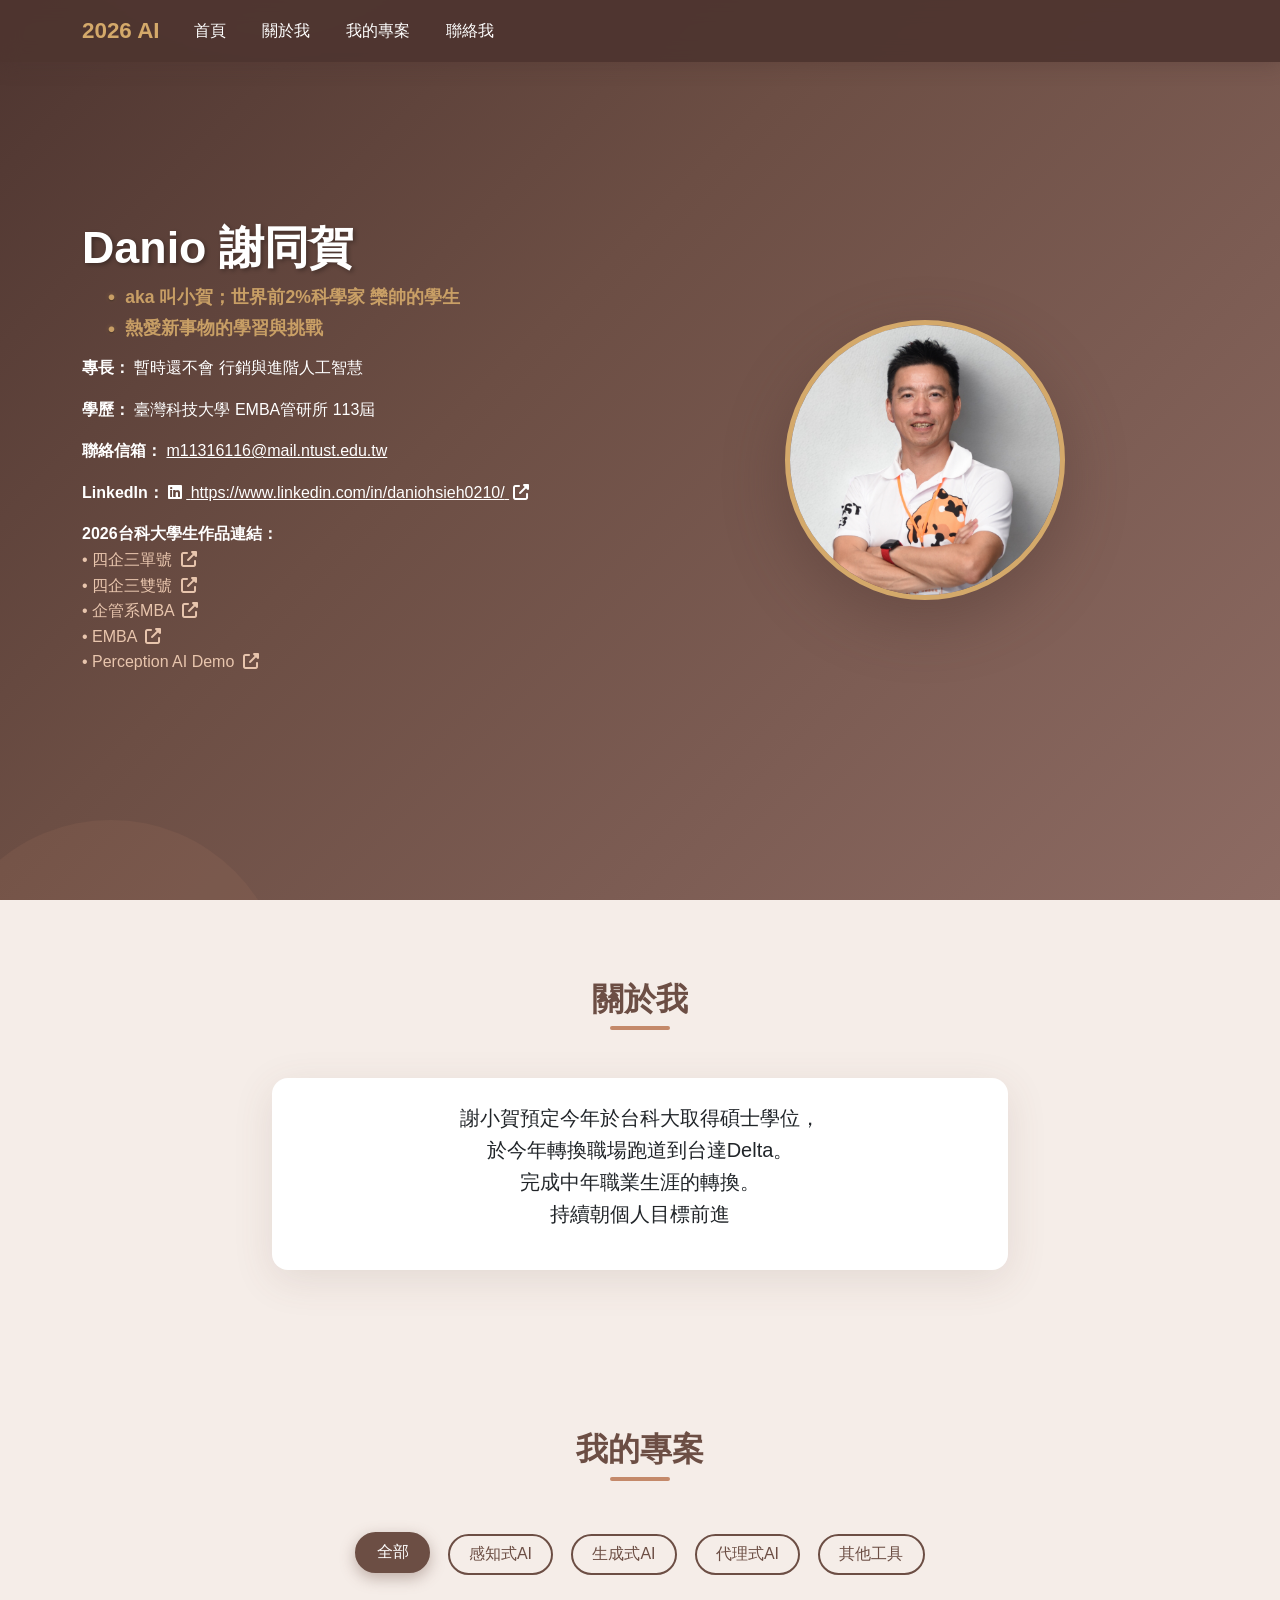
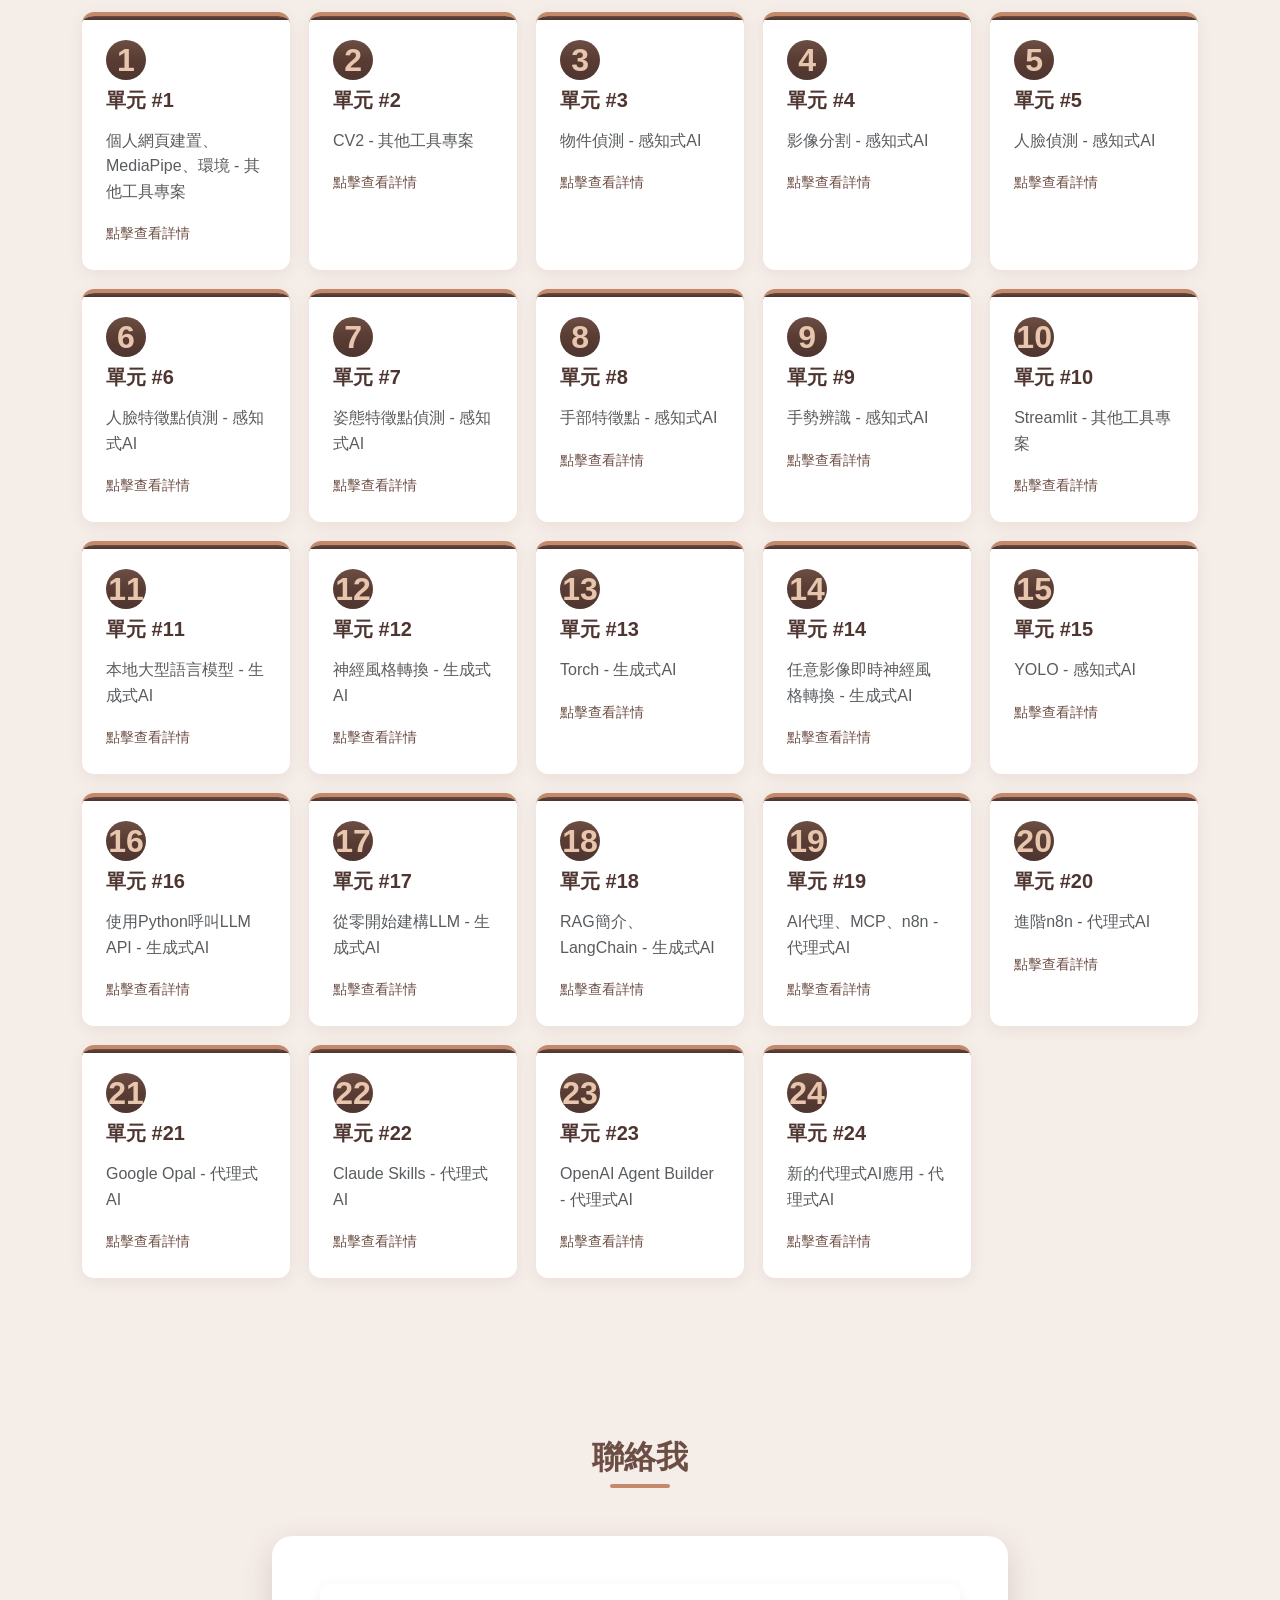
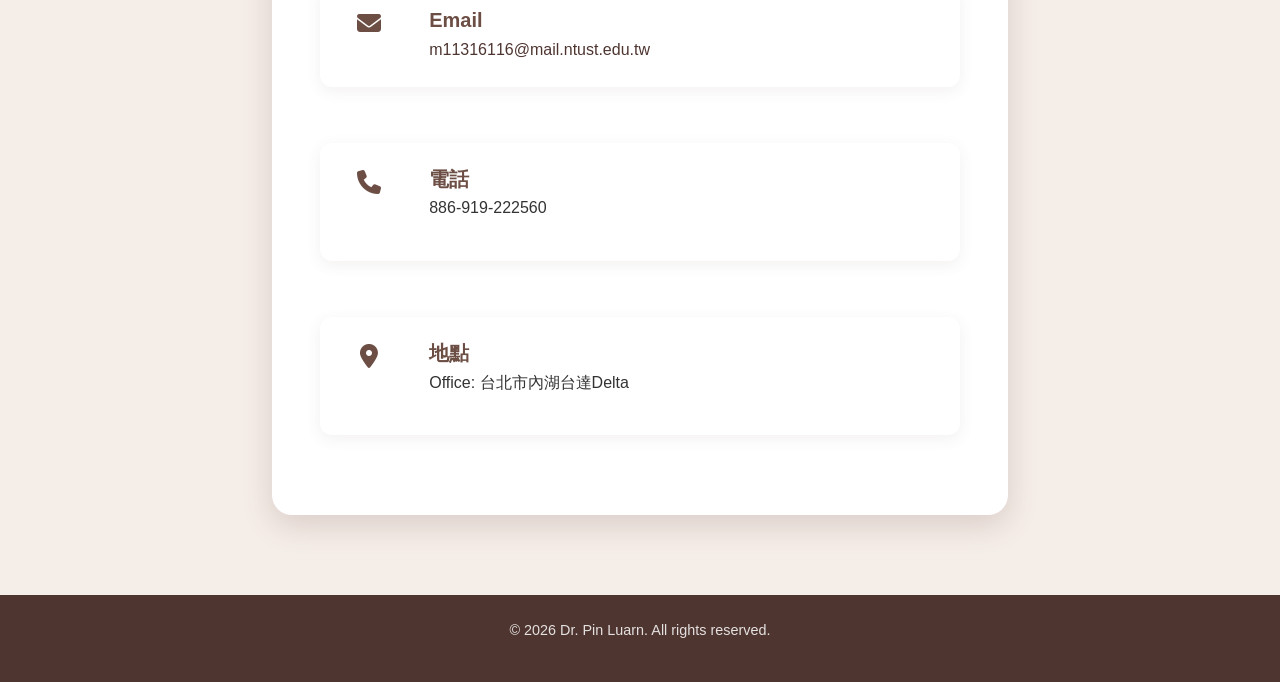
==== commit 1ed61011: "Update index.html" ====
--- a/index.html
+++ b/index.html
@@ -34,26 +34,30 @@
 
         /* ===== Navbar ===== */
         .navbar {
-            background: rgba(255,255,255,0.95);
+            /* 【調整】原 rgba(255,255,255,0.95) 白色背景 → 深棕，才能在視覺上統一色調 */
+            background: rgba(78, 53, 48, 0.95) !important;
             backdrop-filter: blur(10px);
-            box-shadow: 0 2px 20px rgba(108,78,68,0.15); /* 【調整】陰影色 */
+            box-shadow: 0 2px 20px rgba(78,53,48,0.35); /* 【調整】原 rgba(108,78,68,0.15) 淡陰影 → 加深配合深色背景 */
             transition: all 0.3s ease;
         }
 
         .navbar-brand {
             font-weight: 700;
             font-size: 1.4rem;
-            color: var(--color-primary) !important; /* 【調整】品牌色 */
+            /* 【調整】原 var(--color-primary) 棕色 → 金棕，深色背景上金棕更易辨識 */
+            color: var(--color-gold) !important;
         }
 
         .nav-link {
-            color: #555 !important;
+            /* 【調整】原 #555 深灰（白色 navbar 用）→ 白色（深色 navbar 必須用白字才看得見）*/
+            color: rgba(255, 255, 255, 0.9) !important;
             font-weight: 500;
             transition: color 0.3s;
         }
 
         .nav-link:hover {
-            color: var(--color-primary) !important; /* 【調整】hover 色 */
+            /* 【調整】原 var(--color-primary) 棕色 → 金棕，深色背景上 hover 更突出 */
+            color: var(--color-gold) !important;
         }
 
         /* ===== Hero Section ===== */
@@ -540,7 +544,6 @@
             {id: 24, category: 'agentic', title: '單元 #24', description: '新的代理式AI應用 - 代理式AI'}
         ];
 
-        // Initialize page
         document.addEventListener('DOMContentLoaded', function() {
             loadProfileData();
             renderProjects('all');
@@ -548,7 +551,6 @@
             initSmoothScrolling();
         });
 
-        // Load profile data
         function loadProfileData() {
             document.getElementById('name').textContent = profileData.name;
             document.getElementById('title1').textContent = profileData.title1;
@@ -569,7 +571,6 @@
             document.getElementById('contact-location').innerHTML = profileData.location;
         }
 
-        // Filter and render projects
         function filterProjects(category) {
             document.querySelectorAll('.filter-btn').forEach(btn => btn.classList.remove('active'));
             event.target.classList.add('active');
@@ -579,7 +580,6 @@
         function renderProjects(category) {
             const grid = document.getElementById('projects-grid');
             const filteredProjects = category === 'all' ? projects : projects.filter(p => p.category === category);
-
             grid.innerHTML = filteredProjects.map(project => {
                 return `
                     <div class="project-card" data-category="${project.category}" onclick="openProject(${project.id})">
@@ -592,41 +592,26 @@
             }).join('');
         }
 
-        // Open project details
         function openProject(id) {
             window.open(`unit.html?unit=${id}`, '_blank');
         }
 
-        // Scroll animations
         function initScrollAnimations() {
-            const observerOptions = {
-                threshold: 0.1,
-                rootMargin: '0px 0px -50px 0px'
-            };
-
             const observer = new IntersectionObserver((entries) => {
                 entries.forEach(entry => {
-                    if (entry.isIntersecting) {
-                        entry.target.classList.add('visible');
-                    }
+                    if (entry.isIntersecting) entry.target.classList.add('visible');
                 });
-            }, observerOptions);
-
-            document.querySelectorAll('.fade-in').forEach(el => {
-                observer.observe(el);
-            });
-        }
-
-        // Smooth scrolling for navigation links
+            }, { threshold: 0.1, rootMargin: '0px 0px -50px 0px' });
+            document.querySelectorAll('.fade-in').forEach(el => observer.observe(el));
+        }
+
         function initSmoothScrolling() {
             document.querySelectorAll('a[href^="#"]').forEach(anchor => {
                 anchor.addEventListener('click', function (e) {
                     e.preventDefault();
                     const target = document.querySelector(this.getAttribute('href'));
                     if (target) {
-                        const headerOffset = 70;
-                        const elementPosition = target.getBoundingClientRect().top;
-                        const offsetPosition = elementPosition + window.pageYOffset - headerOffset;
+                        const offsetPosition = target.getBoundingClientRect().top + window.pageYOffset - 70;
                         window.scrollTo({ top: offsetPosition, behavior: 'smooth' });
                     }
                 });
@@ -637,9 +622,11 @@
         window.addEventListener('scroll', function() {
             const navbar = document.querySelector('.navbar');
             if (window.scrollY > 50) {
-                navbar.style.background = 'rgba(255,255,255,0.98)';
+                /* 【調整】原 rgba(255,255,255,0.98) 白色 → 深棕（scroll 後維持深色一致性）*/
+                navbar.style.background = 'rgba(78, 53, 48, 0.98)';
             } else {
-                navbar.style.background = 'rgba(255,255,255,0.95)';
+                /* 【調整】原 rgba(255,255,255,0.95) 白色 → 深棕 */
+                navbar.style.background = 'rgba(78, 53, 48, 0.95)';
             }
         });
 
--- a/style2.css
+++ b/style2.css
@@ -0,0 +1,367 @@
+:root {
+    --primary-pink: #C4896A;      /* 【調整】主色：暖橘棕，原 #5cc6ff 亮藍 */
+    --secondary-pink: #E8C5AD;    /* 【調整】次色：極淺棕，原 #a9ddff 淺藍 */
+    --light-pink: #F5EDE8;        /* 【調整】背景：米棕，原 #eef6ff 淺藍白 */
+    --deep-pink: #4E3530;         /* 【調整】深色：深棕，原 #1f3f73 深藍 */
+
+    --gradient-pink: linear-gradient(
+        180deg,
+        #6C4E44 0%,               /* 【調整】主色棕，原 #2a5799 深藍 */
+        #5A3D34 45%,              /* 【調整】中深棕，原 #214b86 */
+        #4E3530 100%              /* 【調整】最深棕，原 #1b3e73 */
+    );
+}
+
+* {
+    margin: 0;
+    padding: 0;
+    box-sizing: border-box;
+}
+
+body {
+    font-family: 'Microsoft JhengHei', Arial, sans-serif;
+    line-height: 1.6;
+    color: #333;
+    background: var(--light-pink);
+}
+
+/* Navigation */
+.navbar {
+    background: rgba(108, 78, 68, 0.95) !important; /* 【調整】原 rgba(42,87,153,0.95) 深藍 → 暖棕 */
+    backdrop-filter: blur(10px);
+    box-shadow: 0 2px 20px rgba(78, 53, 48, 0.35); /* 【調整】原 rgba(33,75,134,0.35) 藍 → 棕 */
+    transition: all 0.3s ease;
+}
+
+.navbar-brand {
+    font-weight: bold;
+    font-size: 1.5rem;
+    color: white !important;
+}
+
+.navbar-nav .nav-link {
+    color: white !important;
+    font-weight: 500;
+    margin: 0 10px;
+    transition: all 0.3s ease;
+}
+
+.navbar-nav .nav-link:hover {
+    color: var(--secondary-pink) !important; /* 跟隨 --secondary-pink，已更新為極淺棕 */
+    transform: translateY(-2px);
+}
+
+/* Hero Section */
+.hero {
+    background: var(--gradient-pink); /* 跟隨 --gradient-pink，已更新為暖棕漸層 */
+    min-height: 100vh;
+    display: flex;
+    align-items: center;
+    color: white;
+    position: relative;
+    overflow: hidden;
+    padding-top: 76px;
+}
+
+.hero::before {
+    content: '';
+    position: absolute;
+    inset: 0;
+    background: url("data:image/svg+xml,%3Csvg xmlns='http://www.w3.org/2000/svg' viewBox='0 0 1000 1000'%3E%3Ccircle cx='200' cy='200' r='100' fill='rgba(255,255,255,0.1)'/%3E%3Ccircle cx='800' cy='300' r='150' fill='rgba(255,255,255,0.05)'/%3E%3Ccircle cx='600' cy='700' r='120' fill='rgba(255,255,255,0.08)'/%3E%3C/svg%3E");
+    animation: float 12s ease-in-out infinite;
+    will-change: transform;
+    transform: translate3d(0,0,0);
+    pointer-events: none;
+}
+
+@keyframes float {
+    0%, 100% { transform: translate3d(0, 0, 0) scale(1); }
+    50%      { transform: translate3d(28px, -70px, 0) scale(1.03); }
+}
+
+.hero-content {
+    position: relative;
+    z-index: 2;
+}
+
+.hero h1 {
+    font-size: 3.5rem;
+    font-weight: bold;
+    margin-bottom: 0.5rem;
+    text-shadow: 2px 2px 4px rgba(0,0,0,0.3);
+}
+
+.hero .subtitle {
+    font-size: 1.3rem;
+    margin-bottom: 2rem;
+    opacity: 0.9;
+}
+
+/* ===============================
+   Profile Image
+   =============================== */
+.profile-img {
+    width: clamp(250px, 33vw, 340px);
+    height: clamp(250px, 33vw, 340px);
+    border-radius: 50%;
+    aspect-ratio: 1 / 1;
+    object-fit: cover;
+
+    border: 5px solid #ffffff;
+
+    box-shadow:
+        0 0 0 3px #D4A96A,        /* 【調整】外環1：金棕，原 #e6c45f 金黃（色系一致，調暖） */
+        0 0 0 6px #A07840,        /* 【調整】外環2：深金棕，原 #bfa046 */
+        0 12px 32px rgba(0,0,0,0.28);
+
+    transition: transform 0.35s ease, box-shadow 0.35s ease;
+}
+
+.profile-img:hover {
+    transform: scale(1.05);
+    box-shadow:
+        0 0 0 3px #E8C5AD,        /* 【調整】hover 外環1：淺橘棕，原 #f2d675 亮金 */
+        0 0 0 6px #C4896A,        /* 【調整】hover 外環2：暖橘棕，原 #c9a84a */
+        0 18px 40px rgba(0,0,0,0.35);
+}
+
+.hero .profile-img {
+    border-radius: 50% !important;
+}
+
+/* Sections */
+.section {
+    padding: 80px 0;
+}
+
+.section-title {
+    text-align: center;
+    font-size: 2.5rem;
+    margin-bottom: 3rem;
+    color: var(--deep-pink); /* 跟隨 --deep-pink，已更新為深棕 */
+    font-weight: bold;
+}
+
+.bg-light {
+    background: var(--secondary-pink) !important; /* 【調整】跟隨 --secondary-pink，已更新為極淺棕 */
+}
+
+/* Cards */
+.card {
+    border: none;
+    border-radius: 15px;
+    box-shadow: 0 10px 30px rgba(108, 78, 68, 0.20); /* 【調整】原 rgba(42,87,153,0.20) 藍 → 棕 */
+    transition: transform 0.3s ease, box-shadow 0.3s ease;
+    background: white;
+}
+
+.card:hover {
+    transform: translateY(-10px);
+    box-shadow: 0 20px 40px rgba(108, 78, 68, 0.30); /* 【調整】原 rgba(42,87,153,0.30) 藍 → 棕 */
+}
+
+/* Filter Buttons */
+.filter-buttons {
+    text-align: center;
+    margin-bottom: 3rem;
+}
+
+.filter-btn {
+    background: white;
+    color: var(--primary-pink);   /* 跟隨 --primary-pink，已更新為暖橘棕 */
+    border: 2px solid var(--primary-pink);
+    padding: 10px 25px;
+    margin: 5px;
+    border-radius: 25px;
+    font-weight: 500;
+    transition: all 0.3s ease;
+}
+
+.filter-btn:hover,
+.filter-btn.active {
+    background: var(--primary-pink); /* 跟隨 --primary-pink，已更新為暖橘棕 */
+    color: white;
+    transform: translateY(-2px);
+    box-shadow: 0 5px 15px rgba(108, 78, 68, 0.40); /* 【調整】原 rgba(42,87,153,0.40) 藍 → 棕 */
+}
+
+/* Project Grid */
+.project-grid {
+    display: grid;
+    grid-template-columns: repeat(auto-fit, minmax(300px, 1fr));
+    gap: 2rem;
+    margin-top: 2rem;
+}
+
+.project-card {
+    background: white;
+    padding: 2rem;
+    border-radius: 15px;
+    box-shadow: 0 5px 20px rgba(108, 78, 68, 0.15); /* 【調整】原 rgba(42,87,153,0.15) 藍 → 棕 */
+    transition: all 0.3s ease;
+    cursor: pointer;
+    position: relative;
+    overflow: hidden;
+}
+
+.project-card::before {
+    content: '';
+    position: absolute;
+    top: 0;
+    left: 0;
+    width: 100%;
+    height: 4px;
+    background: var(--gradient-pink); /* 跟隨 --gradient-pink，已更新為暖棕漸層 */
+}
+
+.project-card:hover {
+    transform: translateY(-10px);
+    box-shadow: 0 15px 35px rgba(108, 78, 68, 0.25); /* 【調整】原 rgba(42,87,153,0.25) 藍 → 棕 */
+}
+
+.project-number {
+    background: var(--gradient-pink); /* 跟隨 --gradient-pink，已更新為暖棕漸層 */
+    color: white;
+    width: 40px;
+    height: 40px;
+    border-radius: 50%;
+    display: flex;
+    align-items: center;
+    justify-content: center;
+    font-weight: bold;
+    margin-bottom: 1rem;
+}
+
+.project-card h5 {
+    color: var(--deep-pink); /* 跟隨 --deep-pink，已更新為深棕 */
+    margin-bottom: 1rem;
+    font-weight: bold;
+}
+
+/* Contact Section */
+.contact-info {
+    background: white;
+    padding: 3rem;
+    border-radius: 20px;
+    box-shadow: 0 10px 30px rgba(108, 78, 68, 0.20); /* 【調整】原 rgba(42,87,153,0.20) 藍 → 棕 */
+}
+
+.contact-item {
+    display: flex;
+    align-items: center;
+    margin-bottom: 2rem;
+    padding: 1rem;
+    background: var(--light-pink); /* 跟隨 --light-pink，已更新為米棕 */
+    border-radius: 10px;
+    transition: transform 0.3s ease;
+}
+
+.contact-item:hover {
+    transform: translateX(10px);
+}
+
+.contact-item i {
+    font-size: 2rem;
+    color: var(--primary-pink); /* 跟隨 --primary-pink，已更新為暖橘棕 */
+    margin-right: 1rem;
+    width: 50px;
+}
+
+.contact-item a {
+    color: var(--deep-pink) !important; /* 跟隨 --deep-pink，已更新為深棕 */
+    text-decoration: none;
+}
+
+.contact-item a:hover {
+    color: var(--primary-pink) !important; /* 跟隨 --primary-pink，已更新為暖橘棕 */
+}
+
+/* Footer */
+.footer {
+    background: var(--deep-pink); /* 跟隨 --deep-pink，已更新為深棕 */
+    color: white;
+    text-align: center;
+    padding: 2rem 0;
+}
+
+/* Animations */
+.fade-in {
+    opacity: 0;
+    transform: translateY(30px);
+    transition: all 0.8s ease;
+}
+
+.fade-in.visible {
+    opacity: 1;
+    transform: translateY(0);
+}
+
+/* Responsive Design */
+@media (max-width: 768px) {
+    .hero h1 {
+        font-size: 2.5rem;
+    }
+
+    .profile-img {
+        width: 190px;
+        height: 190px;
+    }
+
+    .project-grid {
+        grid-template-columns: 1fr;
+    }
+
+    .section-title {
+        font-size: 2rem;
+    }
+
+    .filter-btn {
+        padding: 8px 20px;
+        font-size: 0.9rem;
+    }
+
+    .project-card {
+        padding: 1.5rem;
+    }
+
+    .contact-info {
+        padding: 2rem;
+    }
+}
+
+@media (max-width: 576px) {
+    .hero h1 {
+        font-size: 2rem;
+    }
+
+    .hero .subtitle {
+        font-size: 1.1rem;
+    }
+
+    .section {
+        padding: 60px 0;
+    }
+
+    .profile-img {
+        width: 160px;
+        height: 160px;
+    }
+
+    .project-card {
+        padding: 1.2rem;
+    }
+
+    .contact-info {
+        padding: 1.5rem;
+    }
+
+    .contact-item {
+        flex-direction: column;
+        text-align: center;
+    }
+
+    .contact-item i {
+        margin-right: 0;
+        margin-bottom: 0.5rem;
+    }
+}
